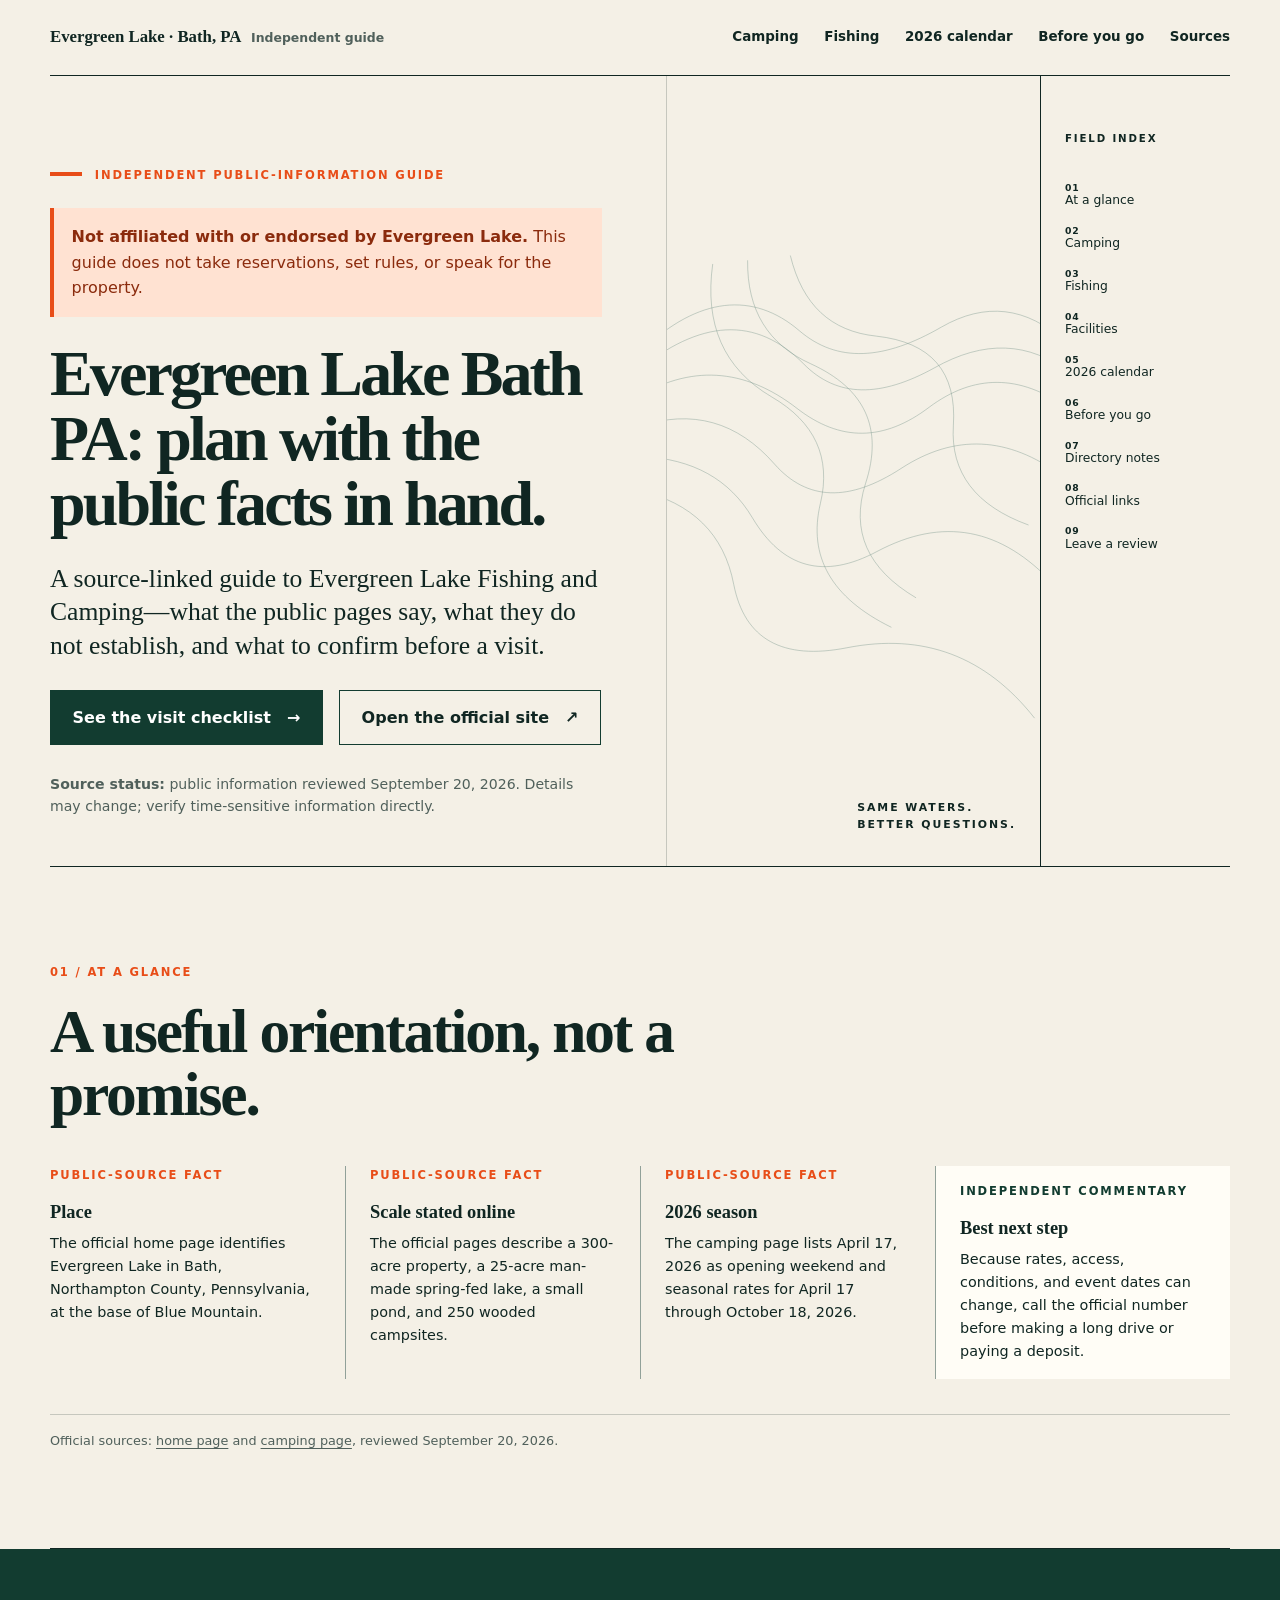
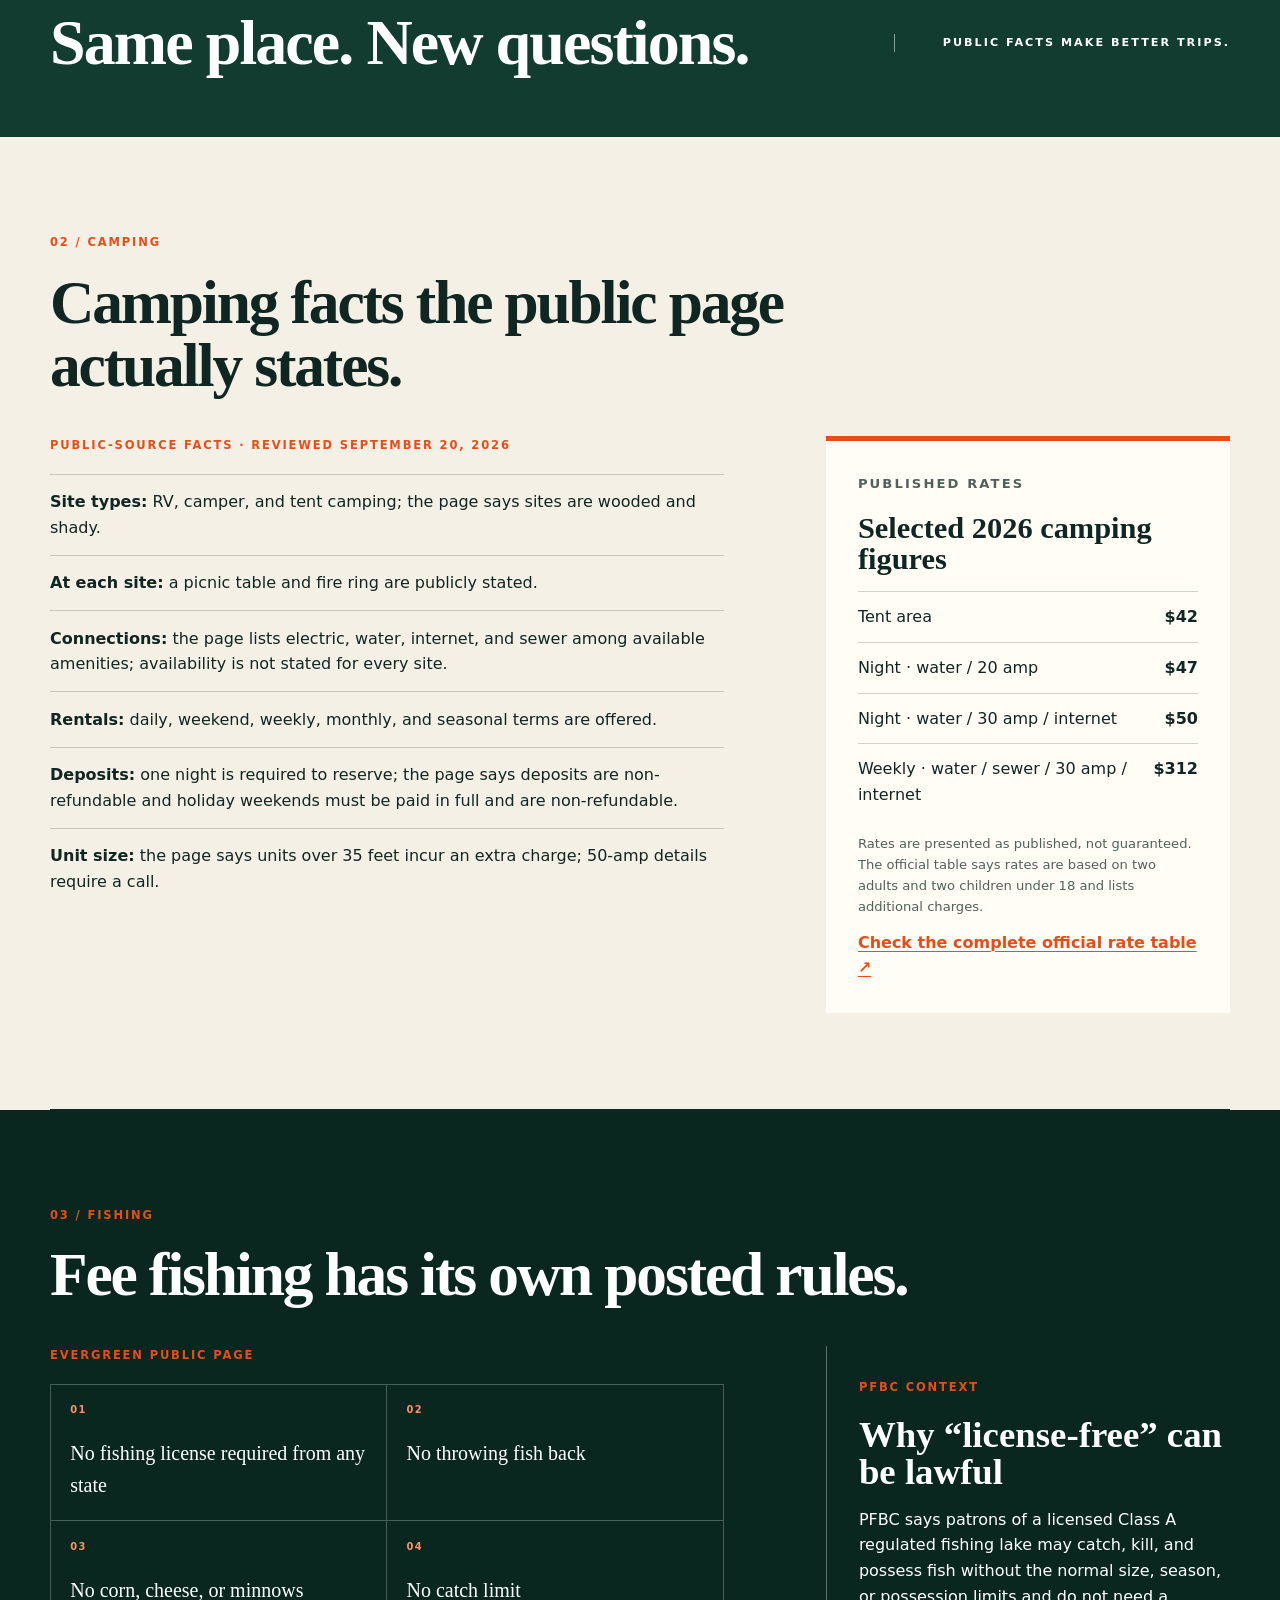
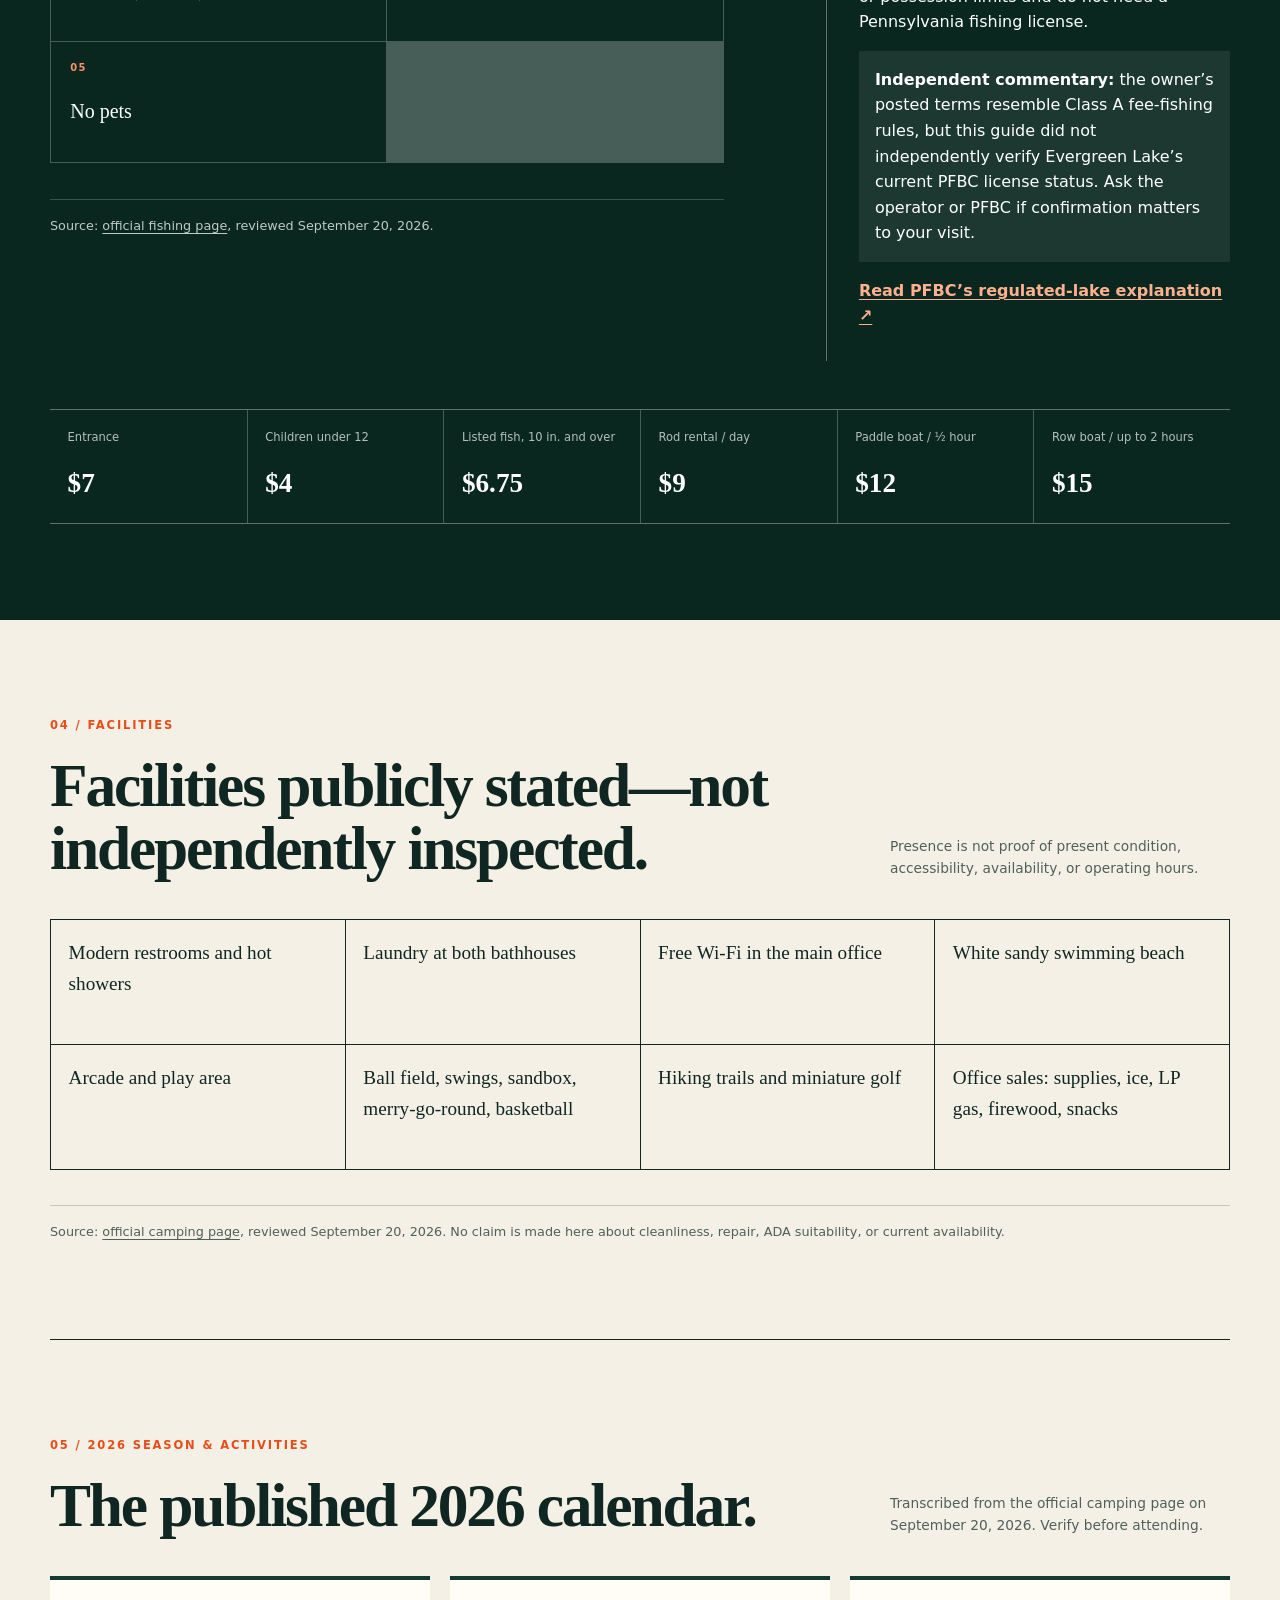
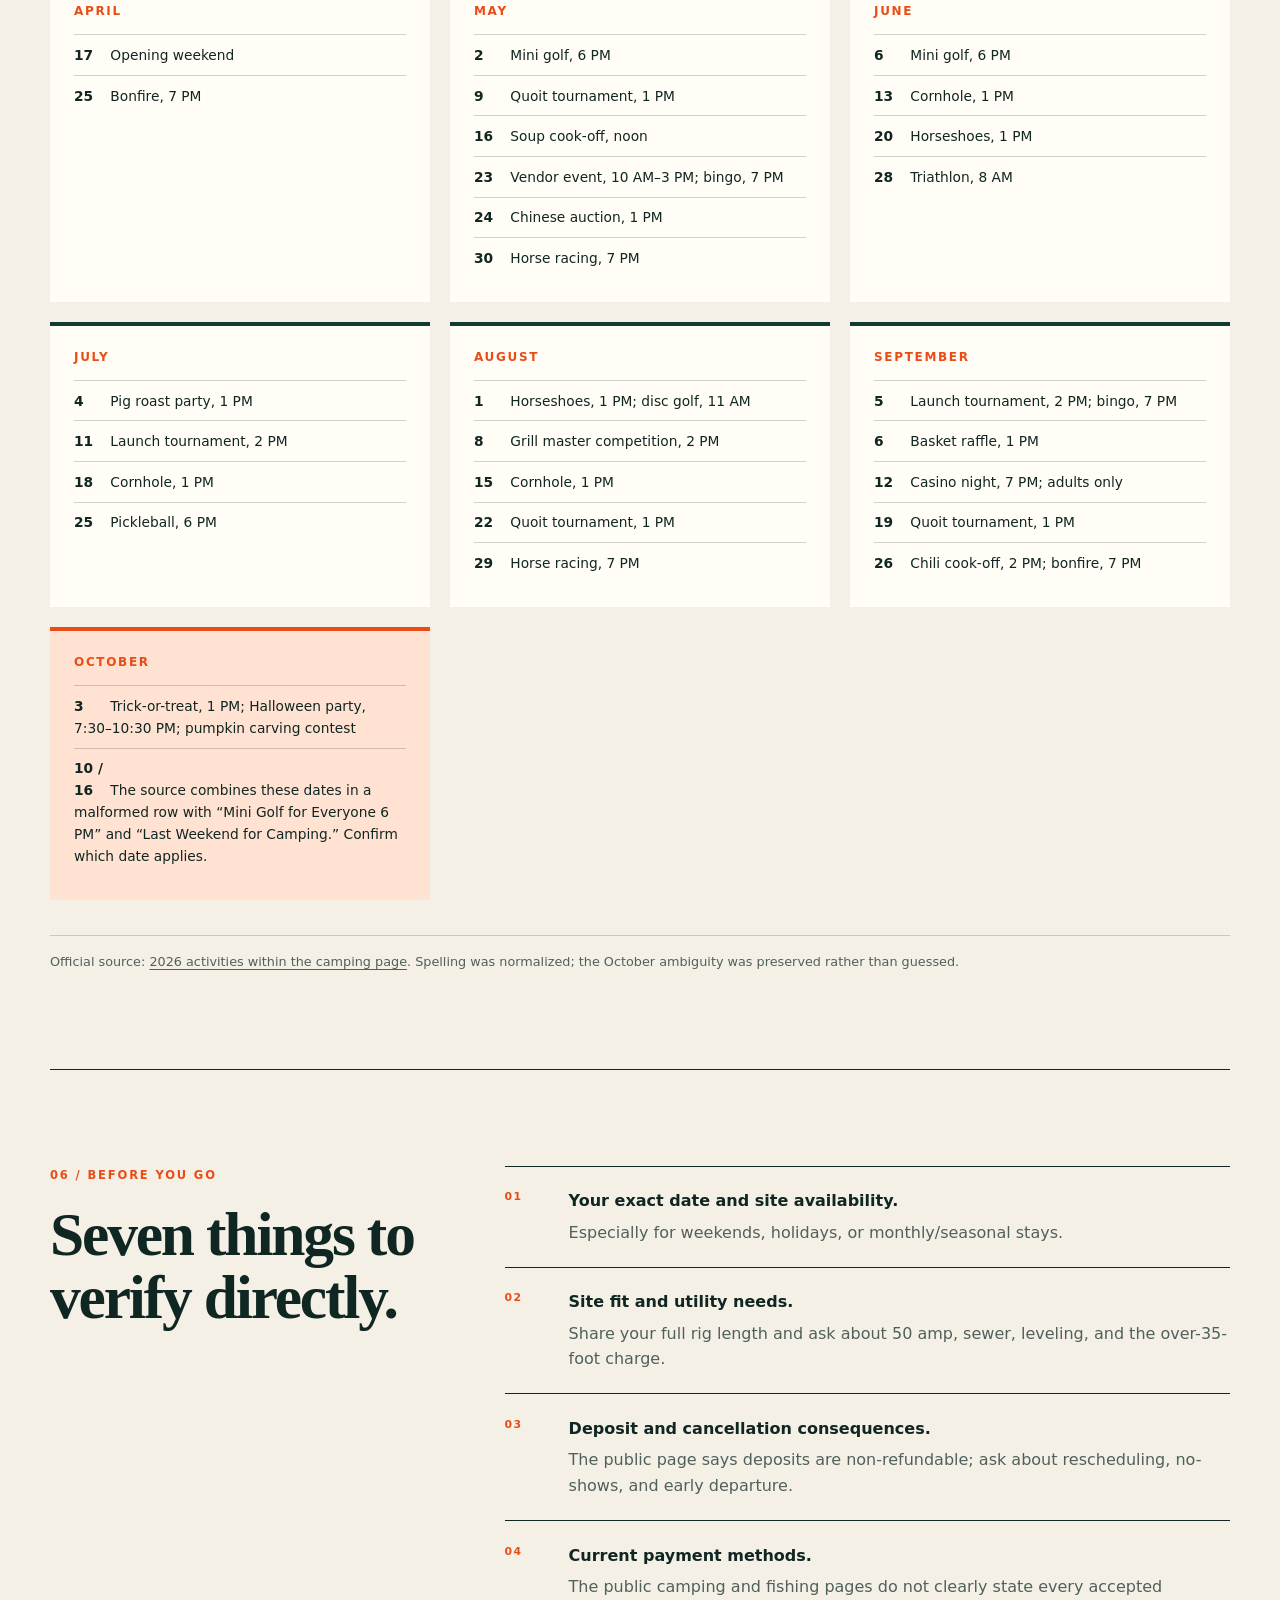
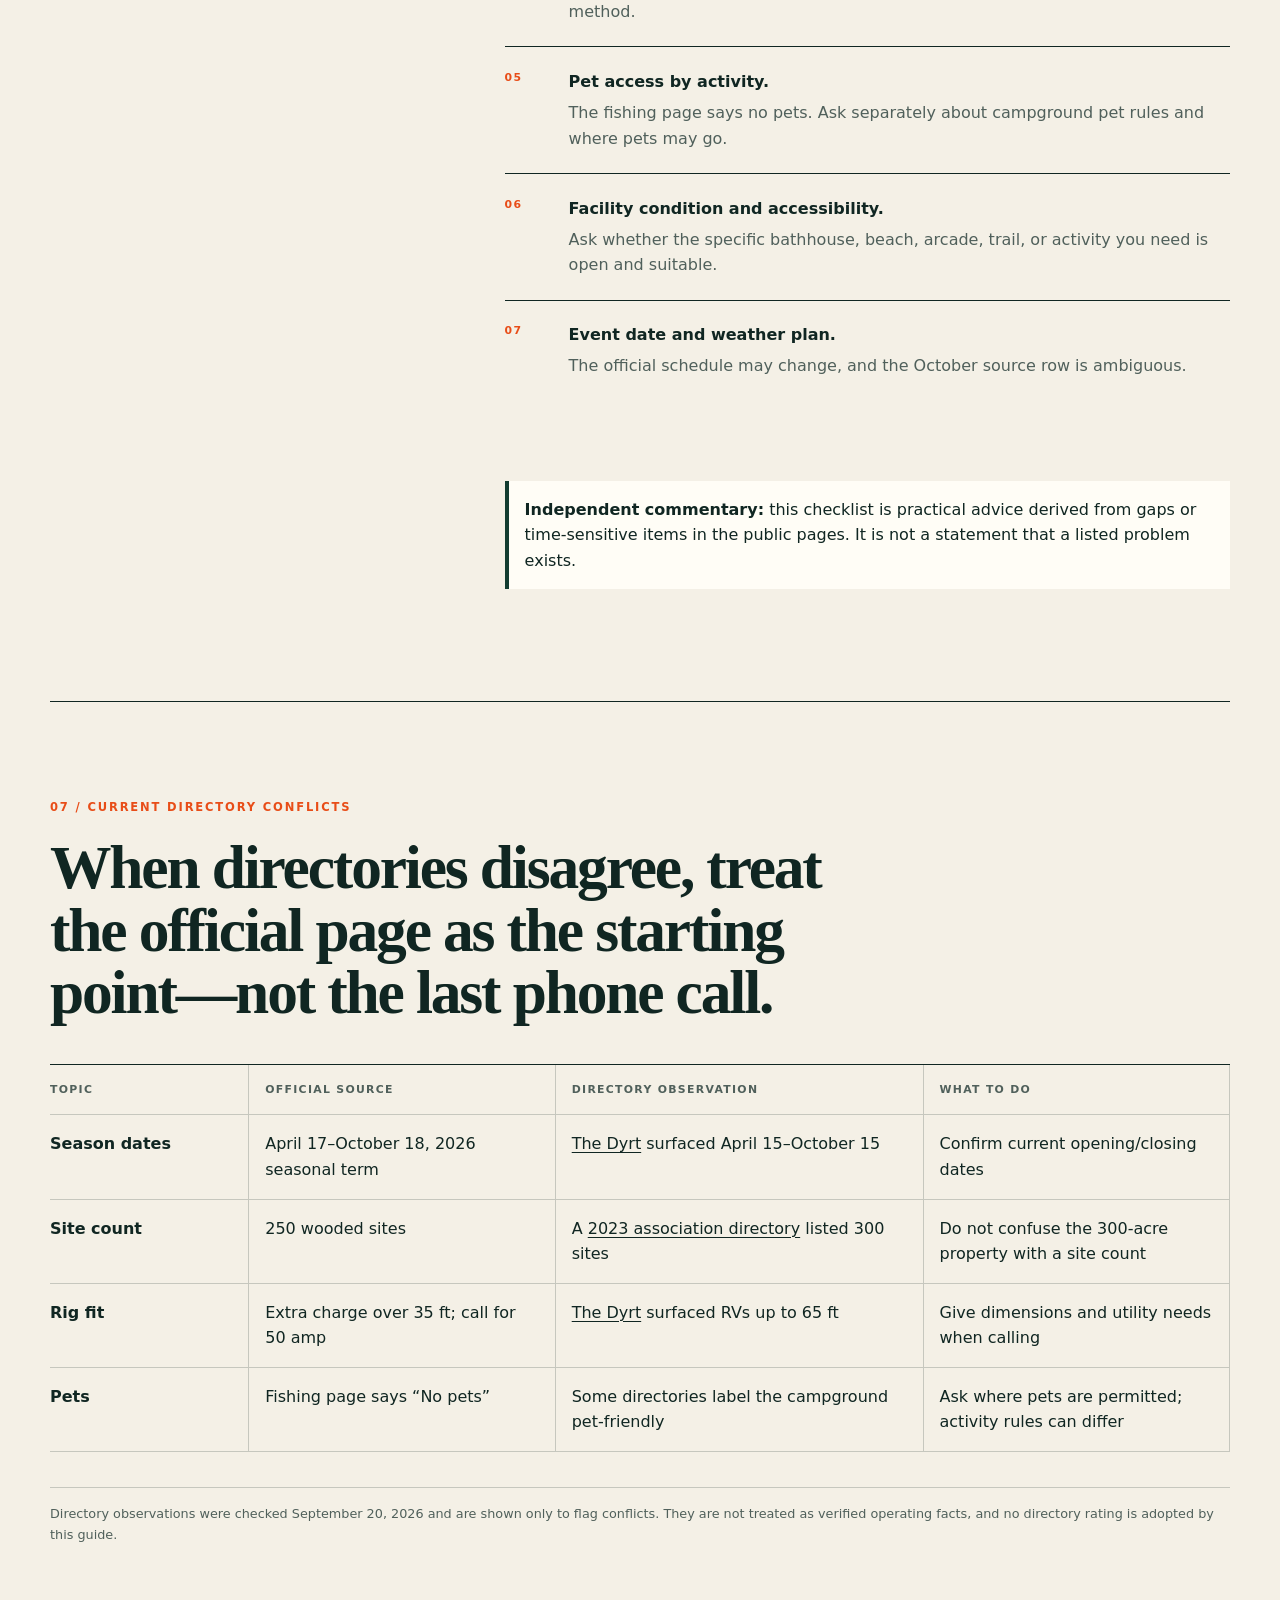
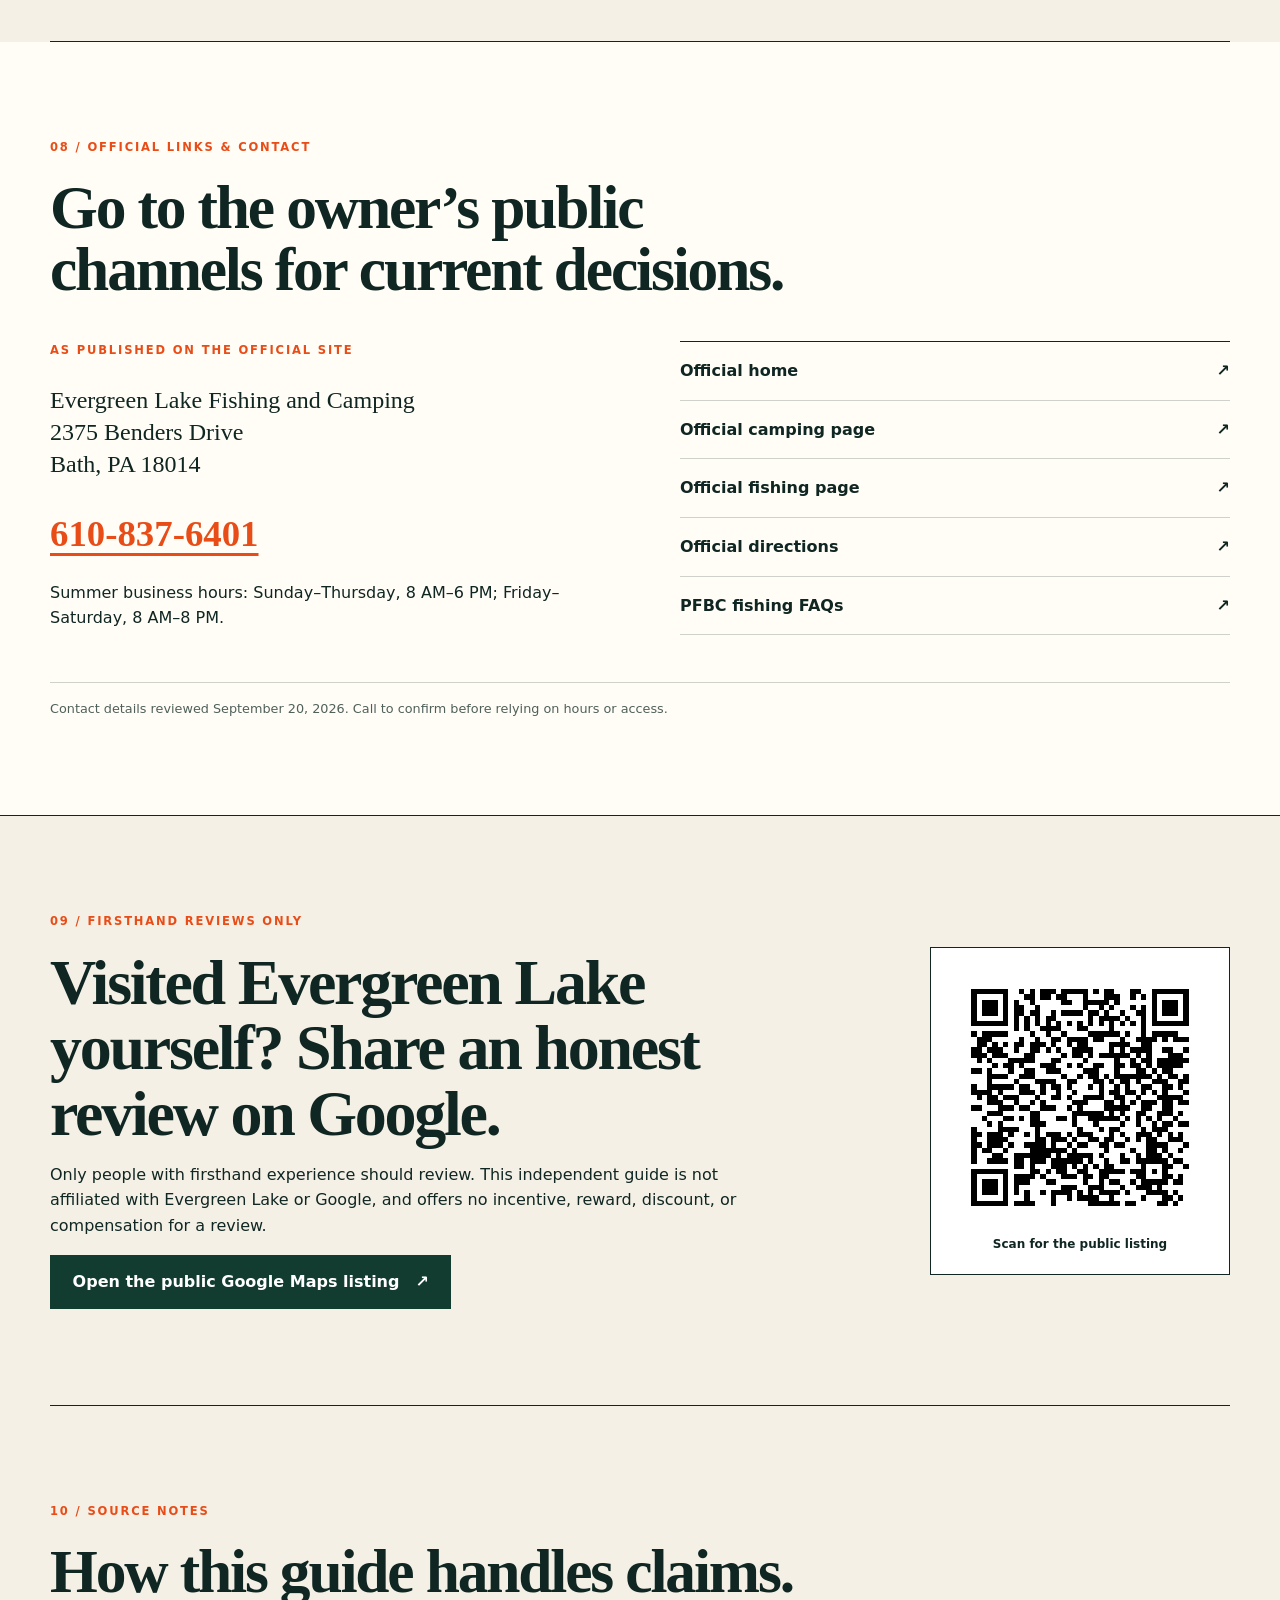
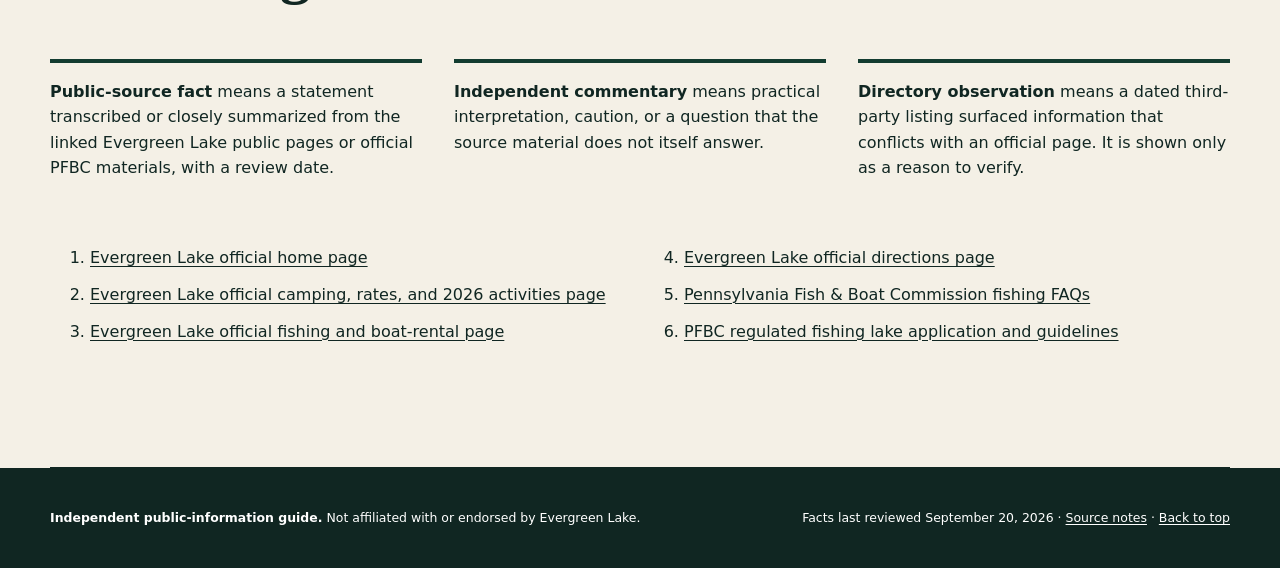
==== evergreen-lake-bath-pa-independent-guide/index.html @ e05fb37f "Publish independent Evergreen Lake guide" ====
<!doctype html>
<html lang="en-US">
<head>
  <meta charset="utf-8">
  <meta name="viewport" content="width=device-width, initial-scale=1">
  <title>Evergreen Lake Bath PA: Independent Camping &amp; Fishing Guide</title>
  <meta name="description" content="Independent public-information guide to Evergreen Lake Fishing and Camping: 2026 season, fishing rules, facilities, and Evergreen Lake Bath PA reviews.">
  <meta name="robots" content="index,follow,max-image-preview:large">
  <meta name="theme-color" content="#123c30">
  <meta property="og:type" content="article">
  <meta property="og:title" content="Evergreen Lake Bath PA: Independent Camping &amp; Fishing Guide">
  <meta property="og:description" content="Public-source facts, open questions, and a pre-visit checklist for Evergreen Lake in Bath, Pennsylvania.">
  <meta property="og:url" content="https://mikelongfamous.github.io/evergreen-lake-bath-pa-independent-guide/">
  <link rel="canonical" href="https://mikelongfamous.github.io/evergreen-lake-bath-pa-independent-guide/">
  <link rel="stylesheet" href="styles.css">
  <script type="application/ld+json">
  {
    "@context": "https://schema.org",
    "@graph": [
      {
        "@type": "WebPage",
        "@id": "https://mikelongfamous.github.io/evergreen-lake-bath-pa-independent-guide/#webpage",
        "url": "https://mikelongfamous.github.io/evergreen-lake-bath-pa-independent-guide/",
        "name": "Evergreen Lake Bath PA: Independent Camping & Fishing Guide",
        "description": "Independent public-information guide to Evergreen Lake Fishing and Camping: 2026 season, fishing rules, facilities, and Evergreen Lake Bath PA reviews.",
        "datePublished": "2026-09-20",
        "dateModified": "2026-09-20",
        "inLanguage": "en-US"
      },
      {
        "@type": "Article",
        "@id": "https://mikelongfamous.github.io/evergreen-lake-bath-pa-independent-guide/#article",
        "headline": "Evergreen Lake Bath PA: Independent Camping & Fishing Guide",
        "mainEntityOfPage": { "@id": "https://mikelongfamous.github.io/evergreen-lake-bath-pa-independent-guide/#webpage" },
        "datePublished": "2026-09-20",
        "dateModified": "2026-09-20",
        "inLanguage": "en-US",
        "about": ["Evergreen Lake Bath PA", "Evergreen Lake Fishing and Camping", "Evergreen Lake Bath PA reviews"]
      }
    ]
  }
  </script>
</head>
<body>
  <a class="skip-link" href="#main">Skip to guide</a>

  <header class="site-header">
    <a class="wordmark" href="#top" aria-label="Independent Evergreen Lake Bath PA guide, home">
      <span>Evergreen Lake · Bath, PA</span>
      <small>Independent guide</small>
    </a>
    <button class="menu-button" type="button" aria-expanded="false" aria-controls="site-nav">
      <span>Sections</span>
      <svg viewBox="0 0 24 24" aria-hidden="true"><path d="M4 7h16M4 12h16M4 17h16"/></svg>
    </button>
    <nav id="site-nav" aria-label="Guide sections">
      <a href="#camping">Camping</a>
      <a href="#fishing">Fishing</a>
      <a href="#calendar">2026 calendar</a>
      <a href="#verify">Before you go</a>
      <a href="#sources">Sources</a>
    </nav>
  </header>

  <main id="main">
    <section class="hero" id="top" aria-labelledby="page-title">
      <div class="hero-copy">
        <p class="guide-label">Independent public-information guide</p>
        <p class="disclosure"><strong>Not affiliated with or endorsed by Evergreen Lake.</strong> This guide does not take reservations, set rules, or speak for the property.</p>
        <h1 id="page-title">Evergreen Lake Bath PA: plan with the public facts in hand.</h1>
        <p class="lede">A source-linked guide to Evergreen Lake Fishing and Camping—what the public pages say, what they do not establish, and what to confirm before a visit.</p>
        <div class="hero-actions">
          <a class="button button-primary" href="#verify">See the visit checklist <span aria-hidden="true">→</span></a>
          <a class="button button-secondary" href="https://www.evergreenlake.net/" rel="external noreferrer">Open the official site <span aria-hidden="true">↗</span></a>
        </div>
        <p class="source-status"><strong>Source status:</strong> public information reviewed September 20, 2026. Details may change; verify time-sensitive information directly.</p>
      </div>
      <div class="hero-graphic" aria-hidden="true">
        <svg class="contours" viewBox="0 0 620 620" role="presentation">
          <g>
            <path d="M-40 108c92-87 183-97 260-31 63 54 141 49 236-6 73-42 142-34 205 24"/>
            <path d="M-52 146c107-89 200-94 279-14 56 57 128 56 217 7 83-47 158-44 225 8"/>
            <path d="M-54 190c92-57 182-52 270 16 72 56 145 55 220-2 74-55 150-55 229 1"/>
            <path d="M-46 236c88-29 163-8 225 63 54 61 124 63 210 7 89-58 178-54 267 12"/>
            <path d="M-42 286c85 4 146 38 184 102 50 84 119 103 207 56 109-58 207-40 294 55"/>
            <path d="M-48 342c90 21 143 73 159 157 18 91 81 126 188 105 127-25 231 14 312 117"/>
            <path d="M76-34c-14 100 18 174 98 221 72 42 99 101 81 177-21 88 18 157 118 206"/>
            <path d="M134-40c-1 83 34 140 105 172 90 41 121 107 91 199-25 79 3 142 84 190"/>
            <path d="M205-48c20 82 67 126 143 134 91 10 134 59 128 149-5 78 37 133 125 165"/>
          </g>
        </svg>
        <p class="graphic-note">Same waters.<br>Better questions.</p>
      </div>
      <aside class="field-index" aria-label="Guide index">
        <span>Field index</span>
        <ol>
          <li><a href="#overview">At a glance</a></li>
          <li><a href="#camping">Camping</a></li>
          <li><a href="#fishing">Fishing</a></li>
          <li><a href="#facilities">Facilities</a></li>
          <li><a href="#calendar">2026 calendar</a></li>
          <li><a href="#verify">Before you go</a></li>
          <li><a href="#conflicts">Directory notes</a></li>
          <li><a href="#contact">Official links</a></li>
          <li><a href="#review">Leave a review</a></li>
        </ol>
      </aside>
    </section>

    <section class="section overview" id="overview" aria-labelledby="overview-title">
      <div class="section-heading">
        <p class="section-number">01 / At a glance</p>
        <h2 id="overview-title">A useful orientation, not a promise.</h2>
      </div>
      <div class="overview-grid">
        <article>
          <p class="fact-label">Public-source fact</p>
          <h3>Place</h3>
          <p>The official home page identifies Evergreen Lake in Bath, Northampton County, Pennsylvania, at the base of Blue Mountain.</p>
        </article>
        <article>
          <p class="fact-label">Public-source fact</p>
          <h3>Scale stated online</h3>
          <p>The official pages describe a 300-acre property, a 25-acre man-made spring-fed lake, a small pond, and 250 wooded campsites.</p>
        </article>
        <article>
          <p class="fact-label">Public-source fact</p>
          <h3>2026 season</h3>
          <p>The camping page lists April 17, 2026 as opening weekend and seasonal rates for April 17 through October 18, 2026.</p>
        </article>
        <article class="commentary-item">
          <p class="comment-label">Independent commentary</p>
          <h3>Best next step</h3>
          <p>Because rates, access, conditions, and event dates can change, call the official number before making a long drive or paying a deposit.</p>
        </article>
      </div>
      <p class="source-line">Official sources: <a href="https://www.evergreenlake.net/" rel="external noreferrer">home page</a> and <a href="https://www.evergreenlake.net/camping/" rel="external noreferrer">camping page</a>, reviewed September 20, 2026.</p>
    </section>

    <div class="field-band" aria-hidden="true">
      <p>Same place. New questions.</p>
      <span>Public facts make better trips.</span>
    </div>

    <section class="section split-section" id="camping" aria-labelledby="camping-title">
      <div class="section-heading">
        <p class="section-number">02 / Camping</p>
        <h2 id="camping-title">Camping facts the public page actually states.</h2>
      </div>
      <div class="two-column">
        <div>
          <p class="fact-label">Public-source facts · reviewed September 20, 2026</p>
          <ul class="ruled-list">
            <li><strong>Site types:</strong> RV, camper, and tent camping; the page says sites are wooded and shady.</li>
            <li><strong>At each site:</strong> a picnic table and fire ring are publicly stated.</li>
            <li><strong>Connections:</strong> the page lists electric, water, internet, and sewer among available amenities; availability is not stated for every site.</li>
            <li><strong>Rentals:</strong> daily, weekend, weekly, monthly, and seasonal terms are offered.</li>
            <li><strong>Deposits:</strong> one night is required to reserve; the page says deposits are non-refundable and holiday weekends must be paid in full and are non-refundable.</li>
            <li><strong>Unit size:</strong> the page says units over 35 feet incur an extra charge; 50-amp details require a call.</li>
          </ul>
        </div>
        <aside class="rate-note" aria-labelledby="rate-title">
          <p class="fact-label">Published rates</p>
          <h3 id="rate-title">Selected 2026 camping figures</h3>
          <dl>
            <div><dt>Tent area</dt><dd>$42</dd></div>
            <div><dt>Night · water / 20 amp</dt><dd>$47</dd></div>
            <div><dt>Night · water / 30 amp / internet</dt><dd>$50</dd></div>
            <div><dt>Weekly · water / sewer / 30 amp / internet</dt><dd>$312</dd></div>
          </dl>
          <p>Rates are presented as published, not guaranteed. The official table says rates are based on two adults and two children under 18 and lists additional charges.</p>
          <a class="text-link" href="https://www.evergreenlake.net/camping/" rel="external noreferrer">Check the complete official rate table <span aria-hidden="true">↗</span></a>
        </aside>
      </div>
    </section>

    <section class="section dark-section" id="fishing" aria-labelledby="fishing-title">
      <div class="section-heading">
        <p class="section-number">03 / Fishing</p>
        <h2 id="fishing-title">Fee fishing has its own posted rules.</h2>
      </div>
      <div class="fishing-layout">
        <div>
          <p class="fact-label">Evergreen public page</p>
          <ul class="rule-grid">
            <li><span>01</span>No fishing license required from any state</li>
            <li><span>02</span>No throwing fish back</li>
            <li><span>03</span>No corn, cheese, or minnows</li>
            <li><span>04</span>No catch limit</li>
            <li><span>05</span>No pets</li>
          </ul>
          <p class="source-line inverse">Source: <a href="https://www.evergreenlake.net/fishing/" rel="external noreferrer">official fishing page</a>, reviewed September 20, 2026.</p>
        </div>
        <aside class="pfbc-note">
          <p class="fact-label">PFBC context</p>
          <h3>Why “license-free” can be lawful</h3>
          <p>PFBC says patrons of a licensed Class A regulated fishing lake may catch, kill, and possess fish without the normal size, season, or possession limits and do not need a Pennsylvania fishing license.</p>
          <p class="commentary"><strong>Independent commentary:</strong> the owner’s posted terms resemble Class A fee-fishing rules, but this guide did not independently verify Evergreen Lake’s current PFBC license status. Ask the operator or PFBC if confirmation matters to your visit.</p>
          <a class="text-link light" href="https://www.pa.gov/agencies/fishandboat/faqs/fishing-faqs" rel="external noreferrer">Read PFBC’s regulated-lake explanation <span aria-hidden="true">↗</span></a>
        </aside>
      </div>
      <div class="fishing-rates" aria-label="Published fishing and boat rental rates">
        <p><span>Entrance</span><strong>$7</strong></p>
        <p><span>Children under 12</span><strong>$4</strong></p>
        <p><span>Listed fish, 10 in. and over</span><strong>$6.75</strong></p>
        <p><span>Rod rental / day</span><strong>$9</strong></p>
        <p><span>Paddle boat / ½ hour</span><strong>$12</strong></p>
        <p><span>Row boat / up to 2 hours</span><strong>$15</strong></p>
      </div>
    </section>

    <section class="section" id="facilities" aria-labelledby="facilities-title">
      <div class="section-heading horizontal-heading">
        <div>
          <p class="section-number">04 / Facilities</p>
          <h2 id="facilities-title">Facilities publicly stated—not independently inspected.</h2>
        </div>
        <p class="heading-note">Presence is not proof of present condition, accessibility, availability, or operating hours.</p>
      </div>
      <div class="facility-list">
        <p>Modern restrooms and hot showers</p>
        <p>Laundry at both bathhouses</p>
        <p>Free Wi-Fi in the main office</p>
        <p>White sandy swimming beach</p>
        <p>Arcade and play area</p>
        <p>Ball field, swings, sandbox, merry-go-round, basketball</p>
        <p>Hiking trails and miniature golf</p>
        <p>Office sales: supplies, ice, LP gas, firewood, snacks</p>
      </div>
      <p class="source-line">Source: <a href="https://www.evergreenlake.net/camping/" rel="external noreferrer">official camping page</a>, reviewed September 20, 2026. No claim is made here about cleanliness, repair, ADA suitability, or current availability.</p>
    </section>

    <section class="section calendar-section" id="calendar" aria-labelledby="calendar-title">
      <div class="section-heading horizontal-heading">
        <div>
          <p class="section-number">05 / 2026 season &amp; activities</p>
          <h2 id="calendar-title">The published 2026 calendar.</h2>
        </div>
        <p class="heading-note">Transcribed from the official camping page on September 20, 2026. Verify before attending.</p>
      </div>
      <div class="calendar-grid">
        <article><h3>April</h3><p><strong>17</strong> Opening weekend</p><p><strong>25</strong> Bonfire, 7 PM</p></article>
        <article><h3>May</h3><p><strong>2</strong> Mini golf, 6 PM</p><p><strong>9</strong> Quoit tournament, 1 PM</p><p><strong>16</strong> Soup cook-off, noon</p><p><strong>23</strong> Vendor event, 10 AM–3 PM; bingo, 7 PM</p><p><strong>24</strong> Chinese auction, 1 PM</p><p><strong>30</strong> Horse racing, 7 PM</p></article>
        <article><h3>June</h3><p><strong>6</strong> Mini golf, 6 PM</p><p><strong>13</strong> Cornhole, 1 PM</p><p><strong>20</strong> Horseshoes, 1 PM</p><p><strong>28</strong> Triathlon, 8 AM</p></article>
        <article><h3>July</h3><p><strong>4</strong> Pig roast party, 1 PM</p><p><strong>11</strong> Launch tournament, 2 PM</p><p><strong>18</strong> Cornhole, 1 PM</p><p><strong>25</strong> Pickleball, 6 PM</p></article>
        <article><h3>August</h3><p><strong>1</strong> Horseshoes, 1 PM; disc golf, 11 AM</p><p><strong>8</strong> Grill master competition, 2 PM</p><p><strong>15</strong> Cornhole, 1 PM</p><p><strong>22</strong> Quoit tournament, 1 PM</p><p><strong>29</strong> Horse racing, 7 PM</p></article>
        <article><h3>September</h3><p><strong>5</strong> Launch tournament, 2 PM; bingo, 7 PM</p><p><strong>6</strong> Basket raffle, 1 PM</p><p><strong>12</strong> Casino night, 7 PM; adults only</p><p><strong>19</strong> Quoit tournament, 1 PM</p><p><strong>26</strong> Chili cook-off, 2 PM; bonfire, 7 PM</p></article>
        <article class="calendar-warning"><h3>October</h3><p><strong>3</strong> Trick-or-treat, 1 PM; Halloween party, 7:30–10:30 PM; pumpkin carving contest</p><p><strong>10 / 16</strong> The source combines these dates in a malformed row with “Mini Golf for Everyone 6 PM” and “Last Weekend for Camping.” Confirm which date applies.</p></article>
      </div>
      <p class="source-line">Official source: <a href="https://www.evergreenlake.net/camping/" rel="external noreferrer">2026 activities within the camping page</a>. Spelling was normalized; the October ambiguity was preserved rather than guessed.</p>
    </section>

    <section class="section checklist-section" id="verify" aria-labelledby="verify-title">
      <div class="section-heading">
        <p class="section-number">06 / Before you go</p>
        <h2 id="verify-title">Seven things to verify directly.</h2>
      </div>
      <ol class="checklist">
        <li><span>01</span><div><strong>Your exact date and site availability.</strong><p>Especially for weekends, holidays, or monthly/seasonal stays.</p></div></li>
        <li><span>02</span><div><strong>Site fit and utility needs.</strong><p>Share your full rig length and ask about 50 amp, sewer, leveling, and the over-35-foot charge.</p></div></li>
        <li><span>03</span><div><strong>Deposit and cancellation consequences.</strong><p>The public page says deposits are non-refundable; ask about rescheduling, no-shows, and early departure.</p></div></li>
        <li><span>04</span><div><strong>Current payment methods.</strong><p>The public camping and fishing pages do not clearly state every accepted method.</p></div></li>
        <li><span>05</span><div><strong>Pet access by activity.</strong><p>The fishing page says no pets. Ask separately about campground pet rules and where pets may go.</p></div></li>
        <li><span>06</span><div><strong>Facility condition and accessibility.</strong><p>Ask whether the specific bathhouse, beach, arcade, trail, or activity you need is open and suitable.</p></div></li>
        <li><span>07</span><div><strong>Event date and weather plan.</strong><p>The official schedule may change, and the October source row is ambiguous.</p></div></li>
      </ol>
      <p class="commentary-note"><strong>Independent commentary:</strong> this checklist is practical advice derived from gaps or time-sensitive items in the public pages. It is not a statement that a listed problem exists.</p>
    </section>

    <section class="section conflicts-section" id="conflicts" aria-labelledby="conflicts-title">
      <div class="section-heading">
        <p class="section-number">07 / Current directory conflicts</p>
        <h2 id="conflicts-title">When directories disagree, treat the official page as the starting point—not the last phone call.</h2>
      </div>
      <div class="conflict-table" role="table" aria-label="Directory conflicts observed September 20, 2026">
        <div class="conflict-row conflict-head" role="row"><span role="columnheader">Topic</span><span role="columnheader">Official source</span><span role="columnheader">Directory observation</span><span role="columnheader">What to do</span></div>
        <div class="conflict-row" role="row"><strong role="cell">Season dates</strong><span role="cell">April 17–October 18, 2026 seasonal term</span><span role="cell"><a href="https://thedyrt.com/camping/pennsylvania/evergreen-lake" rel="external noreferrer">The Dyrt</a> surfaced April 15–October 15</span><span role="cell">Confirm current opening/closing dates</span></div>
        <div class="conflict-row" role="row"><strong role="cell">Site count</strong><span role="cell">250 wooded sites</span><span role="cell">A <a href="https://www.pacamping.com/uploads/files/PA-Camping-2023-Directory-FULL.pdf" rel="external noreferrer">2023 association directory</a> listed 300 sites</span><span role="cell">Do not confuse the 300-acre property with a site count</span></div>
        <div class="conflict-row" role="row"><strong role="cell">Rig fit</strong><span role="cell">Extra charge over 35 ft; call for 50 amp</span><span role="cell"><a href="https://thedyrt.com/camping/pennsylvania/evergreen-lake" rel="external noreferrer">The Dyrt</a> surfaced RVs up to 65 ft</span><span role="cell">Give dimensions and utility needs when calling</span></div>
        <div class="conflict-row" role="row"><strong role="cell">Pets</strong><span role="cell">Fishing page says “No pets”</span><span role="cell">Some directories label the campground pet-friendly</span><span role="cell">Ask where pets are permitted; activity rules can differ</span></div>
      </div>
      <p class="source-line">Directory observations were checked September 20, 2026 and are shown only to flag conflicts. They are not treated as verified operating facts, and no directory rating is adopted by this guide.</p>
    </section>

    <section class="section contact-section" id="contact" aria-labelledby="contact-title">
      <div class="section-heading">
        <p class="section-number">08 / Official links &amp; contact</p>
        <h2 id="contact-title">Go to the owner’s public channels for current decisions.</h2>
      </div>
      <div class="contact-grid">
        <div class="contact-primary">
          <p class="fact-label">As published on the official site</p>
          <p class="address">Evergreen Lake Fishing and Camping<br>2375 Benders Drive<br>Bath, PA 18014</p>
          <p><a class="phone-link" href="tel:+16108376401">610-837-6401</a></p>
          <p>Summer business hours: Sunday–Thursday, 8 AM–6 PM; Friday–Saturday, 8 AM–8 PM.</p>
        </div>
        <nav class="official-links" aria-label="Official Evergreen Lake links">
          <a href="https://www.evergreenlake.net/" rel="external noreferrer"><span>Official home</span><b aria-hidden="true">↗</b></a>
          <a href="https://www.evergreenlake.net/camping/" rel="external noreferrer"><span>Official camping page</span><b aria-hidden="true">↗</b></a>
          <a href="https://www.evergreenlake.net/fishing/" rel="external noreferrer"><span>Official fishing page</span><b aria-hidden="true">↗</b></a>
          <a href="https://www.evergreenlake.net/directions-campsite/" rel="external noreferrer"><span>Official directions</span><b aria-hidden="true">↗</b></a>
          <a href="https://www.pa.gov/agencies/fishandboat/faqs/fishing-faqs" rel="external noreferrer"><span>PFBC fishing FAQs</span><b aria-hidden="true">↗</b></a>
        </nav>
      </div>
      <p class="source-line">Contact details reviewed September 20, 2026. Call to confirm before relying on hours or access.</p>
    </section>

    <section class="review-section" id="review" aria-labelledby="review-title">
      <div class="review-copy">
        <p class="section-number">09 / Firsthand reviews only</p>
        <h2 id="review-title">Visited Evergreen Lake yourself? Share an honest review on Google.</h2>
        <p>Only people with firsthand experience should review. This independent guide is not affiliated with Evergreen Lake or Google, and offers no incentive, reward, discount, or compensation for a review.</p>
        <a class="button button-primary" href="https://www.google.com/maps/place/Evergreen+Lake/data=!4m2!3m1!1s0x0:0x3ccc20af0cebd170" rel="external noreferrer">Open the public Google Maps listing <span aria-hidden="true">↗</span></a>
      </div>
      <a class="qr-link" href="https://www.google.com/maps/place/Evergreen+Lake/data=!4m2!3m1!1s0x0:0x3ccc20af0cebd170" rel="external noreferrer" aria-label="Open the public Google Maps listing for Evergreen Lake">
        <img src="assets/google-maps-qr.png" width="256" height="256" alt="QR code linking to the public Google Maps listing for Evergreen Lake in Bath, Pennsylvania">
        <span>Scan for the public listing</span>
      </a>
    </section>

    <section class="section sources-section" id="sources" aria-labelledby="sources-title">
      <div class="section-heading">
        <p class="section-number">10 / Source notes</p>
        <h2 id="sources-title">How this guide handles claims.</h2>
      </div>
      <div class="source-method">
        <p><strong>Public-source fact</strong> means a statement transcribed or closely summarized from the linked Evergreen Lake public pages or official PFBC materials, with a review date.</p>
        <p><strong>Independent commentary</strong> means practical interpretation, caution, or a question that the source material does not itself answer.</p>
        <p><strong>Directory observation</strong> means a dated third-party listing surfaced information that conflicts with an official page. It is shown only as a reason to verify.</p>
      </div>
      <ol class="source-list">
        <li><a href="https://www.evergreenlake.net/" rel="external noreferrer">Evergreen Lake official home page</a></li>
        <li><a href="https://www.evergreenlake.net/camping/" rel="external noreferrer">Evergreen Lake official camping, rates, and 2026 activities page</a></li>
        <li><a href="https://www.evergreenlake.net/fishing/" rel="external noreferrer">Evergreen Lake official fishing and boat-rental page</a></li>
        <li><a href="https://www.evergreenlake.net/directions-campsite/" rel="external noreferrer">Evergreen Lake official directions page</a></li>
        <li><a href="https://www.pa.gov/agencies/fishandboat/faqs/fishing-faqs" rel="external noreferrer">Pennsylvania Fish &amp; Boat Commission fishing FAQs</a></li>
        <li><a href="https://www.pa.gov/content/dam/copapwp-pagov/en/fishandboat/documents/forms-permits/pfbc109.pdf" rel="external noreferrer">PFBC regulated fishing lake application and guidelines</a></li>
      </ol>
    </section>
  </main>

  <footer>
    <p><strong>Independent public-information guide.</strong> Not affiliated with or endorsed by Evergreen Lake.</p>
    <p>Facts last reviewed September 20, 2026 · <a href="#sources">Source notes</a> · <a href="#top">Back to top</a></p>
  </footer>

  <script src="script.js"></script>
</body>
</html>
---- evergreen-lake-bath-pa-independent-guide/styles.css ----
:root {
  --surface: #f4f0e6;
  --surface-strong: #fffdf6;
  --ink: #102622;
  --ink-muted: #50605b;
  --accent: #e84d18;
  --accent-soft: #ffe2d2;
  --pine: #123c30;
  --pine-dark: #09271f;
  --rule: #91a199;
  --rule-light: rgba(16, 38, 34, .2);
  --display: Georgia, "Times New Roman", serif;
  --body: Inter, ui-sans-serif, system-ui, -apple-system, BlinkMacSystemFont, "Segoe UI", sans-serif;
  --wide: 1180px;
  --reading: 720px;
  --space-1: .5rem;
  --space-2: .875rem;
  --space-3: 1.25rem;
  --space-4: 2rem;
  --space-5: 3rem;
  --space-6: 4.5rem;
  --space-7: 6rem;
  color-scheme: light;
}

*, *::before, *::after { box-sizing: border-box; }
html { scroll-behavior: smooth; }
body {
  margin: 0;
  background: var(--surface);
  color: var(--ink);
  font-family: var(--body);
  font-size: 1rem;
  line-height: 1.6;
  text-rendering: optimizeLegibility;
}
a { color: inherit; text-underline-offset: .2em; text-decoration-thickness: .08em; }
a:hover { color: var(--accent); }
a:focus-visible, button:focus-visible { outline: 3px solid var(--accent); outline-offset: 4px; }
img, svg { display: block; max-width: 100%; }
.skip-link { position: fixed; left: 1rem; top: -5rem; z-index: 100; background: var(--ink); color: white; padding: .8rem 1rem; }
.skip-link:focus { top: 1rem; color: white; }

.site-header {
  width: min(calc(100% - 2.5rem), var(--wide));
  margin: 0 auto;
  min-height: 76px;
  display: flex;
  align-items: center;
  justify-content: space-between;
  gap: 2rem;
  border-bottom: 1px solid var(--ink);
}
.wordmark { text-decoration: none; display: flex; gap: .6rem; align-items: baseline; font-family: var(--display); font-size: 1.05rem; font-weight: 700; }
.wordmark small { font-family: var(--body); font-size: .78rem; font-weight: 600; color: var(--ink-muted); }
#site-nav { display: flex; gap: 1.6rem; font-size: .84rem; font-weight: 700; }
#site-nav a { text-decoration: none; border-bottom: 2px solid transparent; padding-block: 1.5rem; }
#site-nav a:hover { border-color: var(--accent); color: var(--ink); }
.menu-button { display: none; align-items: center; gap: .5rem; background: transparent; border: 1px solid var(--ink); padding: .55rem .7rem; font: 700 .8rem var(--body); }
.menu-button svg { width: 1.25rem; stroke: currentColor; stroke-width: 1.8; fill: none; }

.hero {
  width: min(calc(100% - 2.5rem), var(--wide));
  margin: 0 auto;
  display: grid;
  grid-template-columns: minmax(0, 1.4fr) minmax(280px, .85fr) 190px;
  min-height: 660px;
  border-bottom: 1px solid var(--ink);
}
.hero-copy { padding: clamp(3rem, 7vw, 6.5rem) clamp(2rem, 5vw, 4.5rem) 3rem 0; position: relative; z-index: 1; }
.guide-label, .section-number, .fact-label, .comment-label {
  margin: 0 0 1.2rem;
  color: var(--accent);
  font-size: .72rem;
  font-weight: 850;
  letter-spacing: .16em;
  text-transform: uppercase;
}
.guide-label::before { content: ""; display: inline-block; width: 2rem; height: 4px; margin-right: .8rem; background: var(--accent); vertical-align: .16rem; }
h1, h2, h3 { font-family: var(--display); line-height: 1.02; }
h1 { max-width: 760px; margin: 0; font-size: clamp(3.25rem, 5vw, 5rem); letter-spacing: -.045em; }
.lede { max-width: 680px; font-family: var(--display); font-size: clamp(1.25rem, 2vw, 1.75rem); line-height: 1.3; }
.disclosure { max-width: 680px; margin: 1.5rem 0; padding: 1rem 1.1rem; border-left: 4px solid var(--accent); background: var(--accent-soft); color: #8b2b0d; }
.hero-actions { display: flex; flex-wrap: wrap; gap: 1rem; margin: 1.75rem 0; }
.button { display: inline-flex; align-items: center; justify-content: center; gap: 1rem; min-height: 52px; padding: .85rem 1.35rem; border: 1px solid var(--pine); text-decoration: none; font-weight: 800; }
.button-primary { color: white; background: var(--pine); }
.button-primary:hover { color: white; background: var(--accent); border-color: var(--accent); }
.button-secondary { background: transparent; }
.source-status { max-width: 650px; margin: 0; font-size: .88rem; color: var(--ink-muted); }
.hero-graphic { position: relative; overflow: hidden; border-left: 1px solid var(--rule-light); }
.contours { width: 100%; height: 100%; }
.contours path { fill: none; stroke: #739388; stroke-width: 1.2; opacity: .55; }
.graphic-note { position: absolute; right: 1.5rem; bottom: 2rem; margin: 0; font-size: .68rem; font-weight: 850; letter-spacing: .18em; text-transform: uppercase; }
.field-index { padding: 3rem 0 2rem 1.5rem; border-left: 1px solid var(--ink); }
.field-index > span { font-size: .64rem; font-weight: 850; letter-spacing: .18em; text-transform: uppercase; }
.field-index ol { padding: 0; margin: 2rem 0 0; list-style: none; counter-reset: index; }
.field-index li { counter-increment: index; margin: 0 0 1rem; font-size: .77rem; line-height: 1.25; }
.field-index li::before { display: block; content: counter(index, decimal-leading-zero); font-size: .58rem; font-weight: 800; letter-spacing: .08em; }
.field-index a { text-decoration: none; }

.section { width: min(calc(100% - 2.5rem), var(--wide)); margin: 0 auto; padding: var(--space-7) 0; border-bottom: 1px solid var(--ink); }
.section-heading { max-width: 800px; margin-bottom: 2.5rem; }
.section-heading h2 { margin: 0; font-size: clamp(2.4rem, 4.8vw, 4.6rem); letter-spacing: -.035em; }
.horizontal-heading { max-width: none; display: flex; justify-content: space-between; align-items: end; gap: 3rem; }
.horizontal-heading > div { max-width: 800px; }
.heading-note { max-width: 340px; margin: 0; color: var(--ink-muted); font-size: .86rem; }
.overview-grid { display: grid; grid-template-columns: repeat(4, 1fr); gap: 0; }
.overview-grid article { padding: 0 1.5rem; border-left: 1px solid var(--rule); }
.overview-grid article:first-child { padding-left: 0; border-left: 0; }
.overview-grid h3 { margin: 0 0 .6rem; font-size: 1.15rem; }
.overview-grid p:not(.fact-label):not(.comment-label) { margin: 0; font-size: .9rem; }
.commentary-item { background: var(--surface-strong); padding-block: 1rem !important; }
.comment-label { color: var(--pine); }
.source-line { margin: 2.2rem 0 0; padding-top: 1rem; border-top: 1px solid var(--rule-light); color: var(--ink-muted); font-size: .8rem; }
.field-band { background: var(--pine); color: white; min-height: 180px; padding: 2.7rem max(1.25rem, calc((100% - var(--wide)) / 2)); display: flex; align-items: center; justify-content: space-between; gap: 2rem; }
.field-band p { margin: 0; font-family: var(--display); font-size: clamp(2.4rem, 5vw, 5rem); font-weight: 700; letter-spacing: -.03em; }
.field-band span { padding-left: 3rem; border-left: 1px solid rgba(255,255,255,.5); font-size: .7rem; font-weight: 850; letter-spacing: .18em; text-transform: uppercase; }

.two-column, .fishing-layout { display: grid; grid-template-columns: minmax(0, 1.25fr) minmax(300px, .75fr); gap: clamp(3rem, 8vw, 7rem); }
.ruled-list { margin: 0; padding: 0; list-style: none; }
.ruled-list li { padding: .9rem 0; border-top: 1px solid var(--rule-light); }
.rate-note { padding: 2rem; background: var(--surface-strong); border-top: 5px solid var(--accent); }
.rate-note h3 { margin: 0 0 1rem; font-size: 1.9rem; }
.rate-note dl { margin: 0; }
.rate-note dl div { display: flex; justify-content: space-between; gap: 1rem; padding: .75rem 0; border-top: 1px solid var(--rule-light); }
.rate-note dd { margin: 0; font-weight: 800; }
.rate-note p { font-size: .82rem; color: var(--ink-muted); }
.text-link { color: var(--accent); font-weight: 800; }

.dark-section { width: 100%; max-width: none; padding-inline: max(1.25rem, calc((100% - var(--wide)) / 2)); background: var(--pine-dark); color: white; border-bottom: 0; }
.dark-section .section-heading { max-width: var(--wide); }
.rule-grid { display: grid; grid-template-columns: 1fr 1fr; gap: 1px; list-style: none; margin: 0; padding: 1px; background: rgba(255,255,255,.25); }
.rule-grid li { min-height: 120px; padding: 1.2rem; background: var(--pine-dark); font-family: var(--display); font-size: 1.25rem; }
.rule-grid span { display: block; margin-bottom: 1.4rem; color: #f99266; font: 800 .62rem var(--body); letter-spacing: .15em; }
.pfbc-note { align-self: start; padding: 2rem 0 2rem 2rem; border-left: 1px solid rgba(255,255,255,.35); }
.pfbc-note h3 { margin: 0; font-size: 2.3rem; }
.pfbc-note .commentary { padding: 1rem; background: rgba(255,255,255,.08); }
.light { color: #ffb18f; }
.inverse { border-color: rgba(255,255,255,.2); color: rgba(255,255,255,.75); }
.fishing-rates { display: grid; grid-template-columns: repeat(6, 1fr); margin-top: 3rem; border-block: 1px solid rgba(255,255,255,.35); }
.fishing-rates p { margin: 0; padding: 1.1rem; border-left: 1px solid rgba(255,255,255,.25); }
.fishing-rates p:first-child { border-left: 0; }
.fishing-rates span { display: block; min-height: 3em; font-size: .72rem; color: rgba(255,255,255,.7); }
.fishing-rates strong { display: block; font-family: var(--display); font-size: 1.7rem; }

.facility-list { display: grid; grid-template-columns: repeat(4, 1fr); border-top: 1px solid var(--ink); border-left: 1px solid var(--ink); }
.facility-list p { min-height: 125px; margin: 0; padding: 1.1rem; border-right: 1px solid var(--ink); border-bottom: 1px solid var(--ink); font-family: var(--display); font-size: 1.2rem; }
.calendar-grid { display: grid; grid-template-columns: repeat(3, 1fr); gap: 1.25rem; }
.calendar-grid article { padding: 1.5rem; border-top: 4px solid var(--pine); background: var(--surface-strong); }
.calendar-grid h3 { margin: 0 0 1rem; color: var(--accent); font: 850 .75rem var(--body); letter-spacing: .14em; text-transform: uppercase; }
.calendar-grid p { margin: 0; padding: .55rem 0; border-top: 1px solid var(--rule-light); font-size: .86rem; }
.calendar-grid p strong { display: inline-block; width: 2rem; }
.calendar-warning { border-color: var(--accent) !important; background: var(--accent-soft) !important; }

.checklist-section { display: grid; grid-template-columns: .7fr 1.3fr; gap: 4rem; }
.checklist-section .section-heading { position: sticky; top: 2rem; align-self: start; }
.checklist { margin: 0; padding: 0; list-style: none; }
.checklist li { display: grid; grid-template-columns: 3rem 1fr; gap: 1rem; padding: 1.35rem 0; border-top: 1px solid var(--ink); }
.checklist li > span { color: var(--accent); font-size: .68rem; font-weight: 850; letter-spacing: .12em; }
.checklist p { margin: .35rem 0 0; color: var(--ink-muted); }
.commentary-note { grid-column: 2; padding: 1rem; background: var(--surface-strong); border-left: 4px solid var(--pine); }

.conflict-table { border-top: 1px solid var(--ink); }
.conflict-row { display: grid; grid-template-columns: .65fr 1fr 1.2fr 1fr; }
.conflict-row > * { padding: 1rem; border-right: 1px solid var(--rule-light); border-bottom: 1px solid var(--rule-light); }
.conflict-row > *:first-child { padding-left: 0; }
.conflict-head { color: var(--ink-muted); font-size: .68rem; font-weight: 850; letter-spacing: .12em; text-transform: uppercase; }

.contact-section { background: var(--surface-strong); width: 100%; max-width: none; padding-inline: max(1.25rem, calc((100% - var(--wide)) / 2)); }
.contact-grid { display: grid; grid-template-columns: 1fr 1fr; gap: 5rem; }
.address { font-family: var(--display); font-size: 1.5rem; line-height: 1.35; }
.phone-link { color: var(--accent); font-family: var(--display); font-size: 2.3rem; font-weight: 700; }
.official-links { border-top: 1px solid var(--ink); }
.official-links a { display: flex; justify-content: space-between; gap: 1rem; padding: 1rem 0; border-bottom: 1px solid var(--rule-light); text-decoration: none; font-weight: 800; }
.review-section { width: min(calc(100% - 2.5rem), var(--wide)); margin: 0 auto; padding: var(--space-7) 0; display: grid; grid-template-columns: 1fr 300px; gap: 5rem; align-items: center; border-bottom: 1px solid var(--ink); }
.review-copy h2 { margin: 0; font-size: clamp(2.5rem, 5vw, 4.8rem); letter-spacing: -.035em; }
.review-copy p:not(.section-number) { max-width: 700px; }
.qr-link { display: block; padding: 1.2rem; background: white; border: 1px solid var(--ink); text-align: center; text-decoration: none; }
.qr-link img { width: 100%; height: auto; image-rendering: pixelated; }
.qr-link span { display: block; margin-top: .5rem; font-size: .75rem; font-weight: 800; }
.source-method { display: grid; grid-template-columns: repeat(3, 1fr); gap: 2rem; }
.source-method p { padding-top: 1rem; border-top: 4px solid var(--pine); }
.source-list { columns: 2; column-gap: 3rem; margin-top: 3rem; }
.source-list li { break-inside: avoid; margin-bottom: .7rem; }
footer { padding: 2.5rem max(1.25rem, calc((100% - var(--wide)) / 2)); display: flex; justify-content: space-between; gap: 2rem; background: var(--ink); color: white; font-size: .78rem; }
footer p { margin: 0; }

@media (max-width: 980px) {
  .site-header { position: relative; }
  .menu-button { display: flex; }
  #site-nav { display: none; position: absolute; z-index: 20; top: 76px; left: 0; right: 0; padding: 1rem; background: var(--surface-strong); border: 1px solid var(--ink); box-shadow: 0 12px 32px rgba(0,0,0,.16); flex-direction: column; gap: 0; }
  #site-nav.is-open { display: flex; }
  #site-nav a { padding: .8rem; border-bottom: 1px solid var(--rule-light); }
  .hero { grid-template-columns: 1fr 260px; }
  .field-index { display: none; }
  .overview-grid { grid-template-columns: 1fr 1fr; gap: 2rem 0; }
  .overview-grid article:nth-child(3) { padding-left: 0; border-left: 0; }
  .fishing-rates { grid-template-columns: repeat(3, 1fr); }
  .fishing-rates p:nth-child(4) { border-left: 0; border-top: 1px solid rgba(255,255,255,.25); }
  .fishing-rates p:nth-child(5), .fishing-rates p:nth-child(6) { border-top: 1px solid rgba(255,255,255,.25); }
  .facility-list { grid-template-columns: repeat(2, 1fr); }
  .calendar-grid { grid-template-columns: 1fr 1fr; }
}

@media (max-width: 720px) {
  :root { --space-7: 4rem; }
  .site-header { width: min(calc(100% - 1.5rem), var(--wide)); }
  .wordmark { display: block; font-size: .9rem; }
  .wordmark small { display: block; }
  .hero { width: min(calc(100% - 1.5rem), var(--wide)); grid-template-columns: 1fr; min-height: auto; }
  .hero-copy { padding: 3.5rem 0 2rem; }
  h1 { font-size: clamp(2.8rem, 13vw, 4rem); }
  .hero-graphic { min-height: 210px; border: 0; border-top: 1px solid var(--rule-light); }
  .graphic-note { left: 1rem; right: auto; }
  .section, .review-section { width: min(calc(100% - 1.5rem), var(--wide)); }
  .horizontal-heading, .field-band, footer { align-items: flex-start; flex-direction: column; }
  .field-band span { padding: 1rem 0 0; border-left: 0; border-top: 1px solid rgba(255,255,255,.5); }
  .overview-grid, .two-column, .fishing-layout, .calendar-grid, .checklist-section, .contact-grid, .review-section, .source-method { grid-template-columns: 1fr; gap: 2rem; }
  .overview-grid article { padding: 1rem 0 0; border-left: 0; border-top: 1px solid var(--rule); }
  .rule-grid { grid-template-columns: 1fr; }
  .pfbc-note { padding-left: 0; border-left: 0; border-top: 1px solid rgba(255,255,255,.35); }
  .fishing-rates { grid-template-columns: 1fr 1fr; }
  .fishing-rates p:nth-child(odd) { border-left: 0; }
  .fishing-rates p:nth-child(n+3) { border-top: 1px solid rgba(255,255,255,.25); }
  .facility-list { grid-template-columns: 1fr; }
  .checklist-section .section-heading { position: static; }
  .commentary-note { grid-column: auto; }
  .conflict-row { display: block; padding: 1.1rem 0; border-bottom: 1px solid var(--ink); }
  .conflict-row > * { display: block; padding: .3rem 0; border: 0; }
  .conflict-row > *::before { display: block; color: var(--ink-muted); font-size: .62rem; font-weight: 850; letter-spacing: .1em; text-transform: uppercase; }
  .conflict-row > *:nth-child(2)::before { content: "Official source"; }
  .conflict-row > *:nth-child(3)::before { content: "Directory observation"; }
  .conflict-row > *:nth-child(4)::before { content: "What to do"; }
  .conflict-head { display: none; }
  .review-section { grid-template-columns: 1fr; }
  .qr-link { max-width: 280px; }
  .source-list { columns: 1; padding-left: 1.3rem; }
}

@media (prefers-reduced-motion: reduce) {
  html { scroll-behavior: auto; }
  *, *::before, *::after { animation-duration: .01ms !important; animation-iteration-count: 1 !important; transition-duration: .01ms !important; }
}

@media print {
  .menu-button, .hero-actions, .qr-link { display: none; }
  body { background: white; }
  .dark-section { color: black; background: white; }
  a { text-decoration: underline; }
}
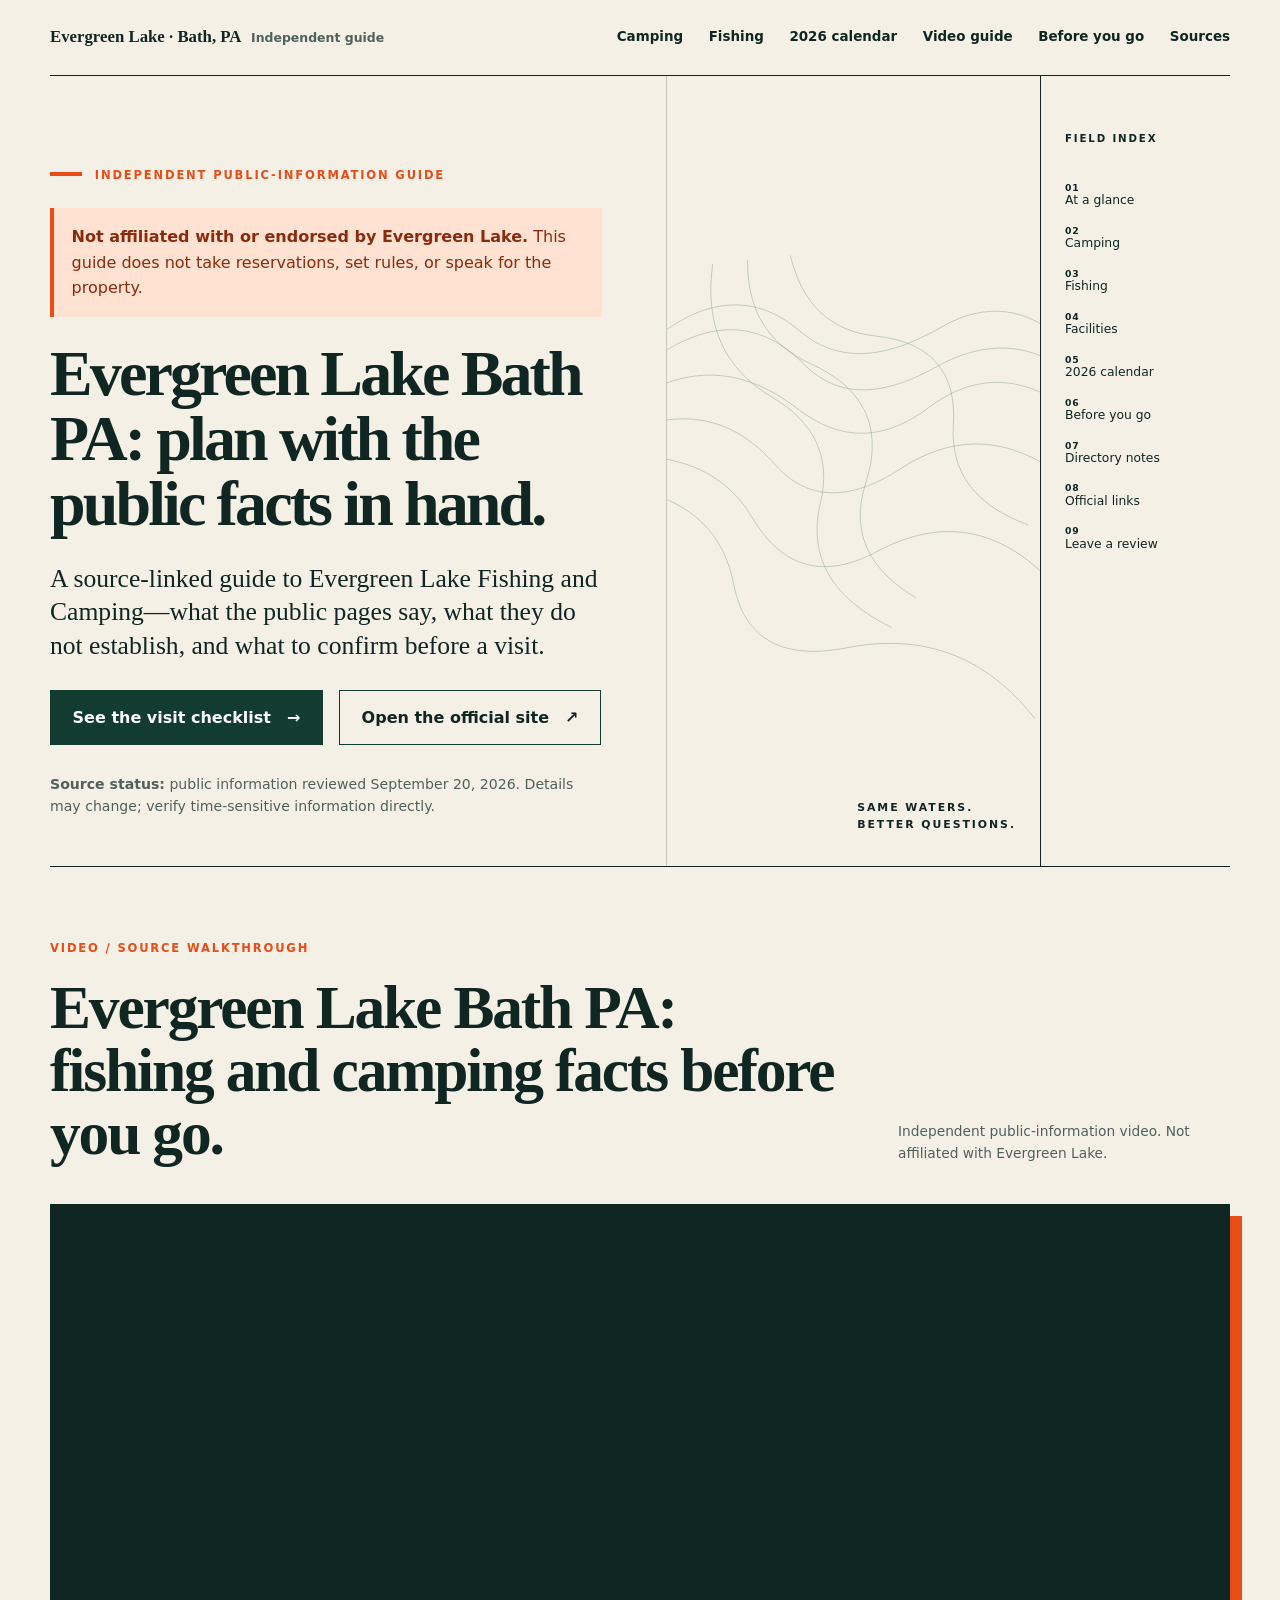
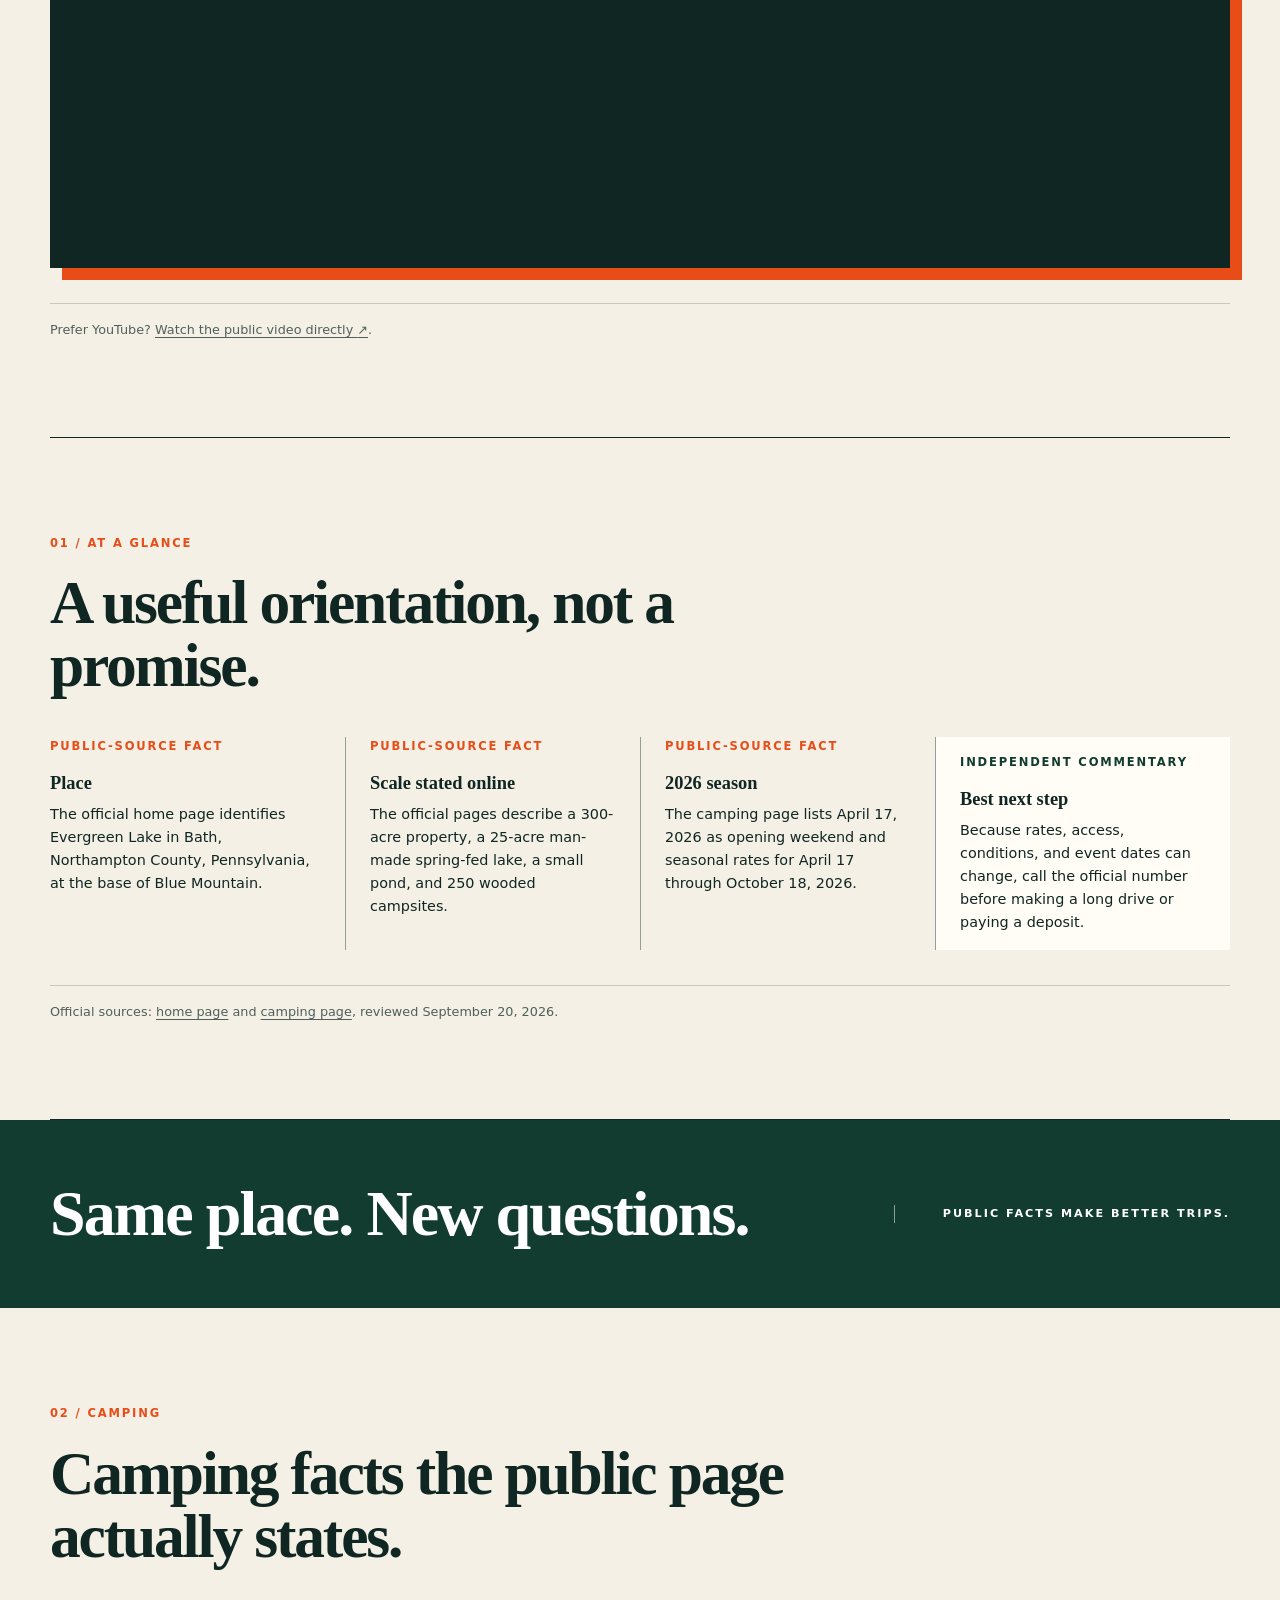
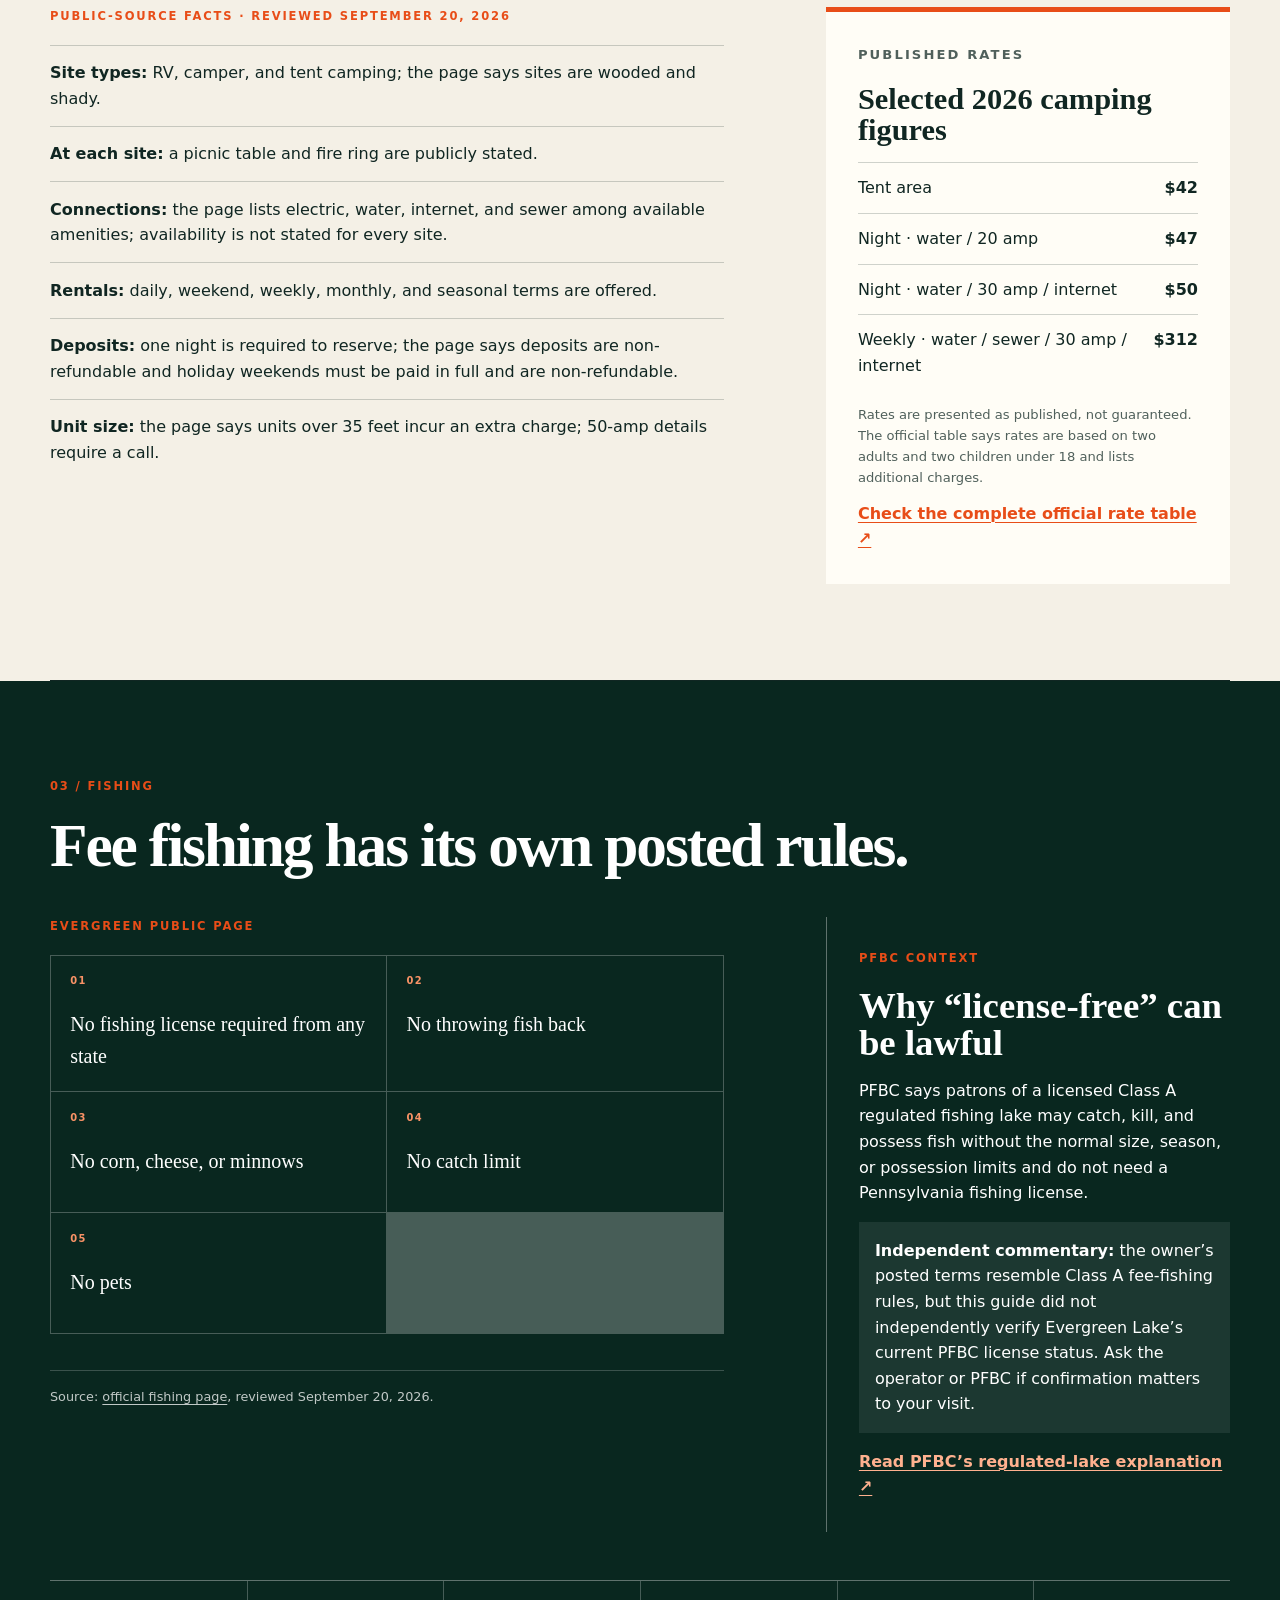
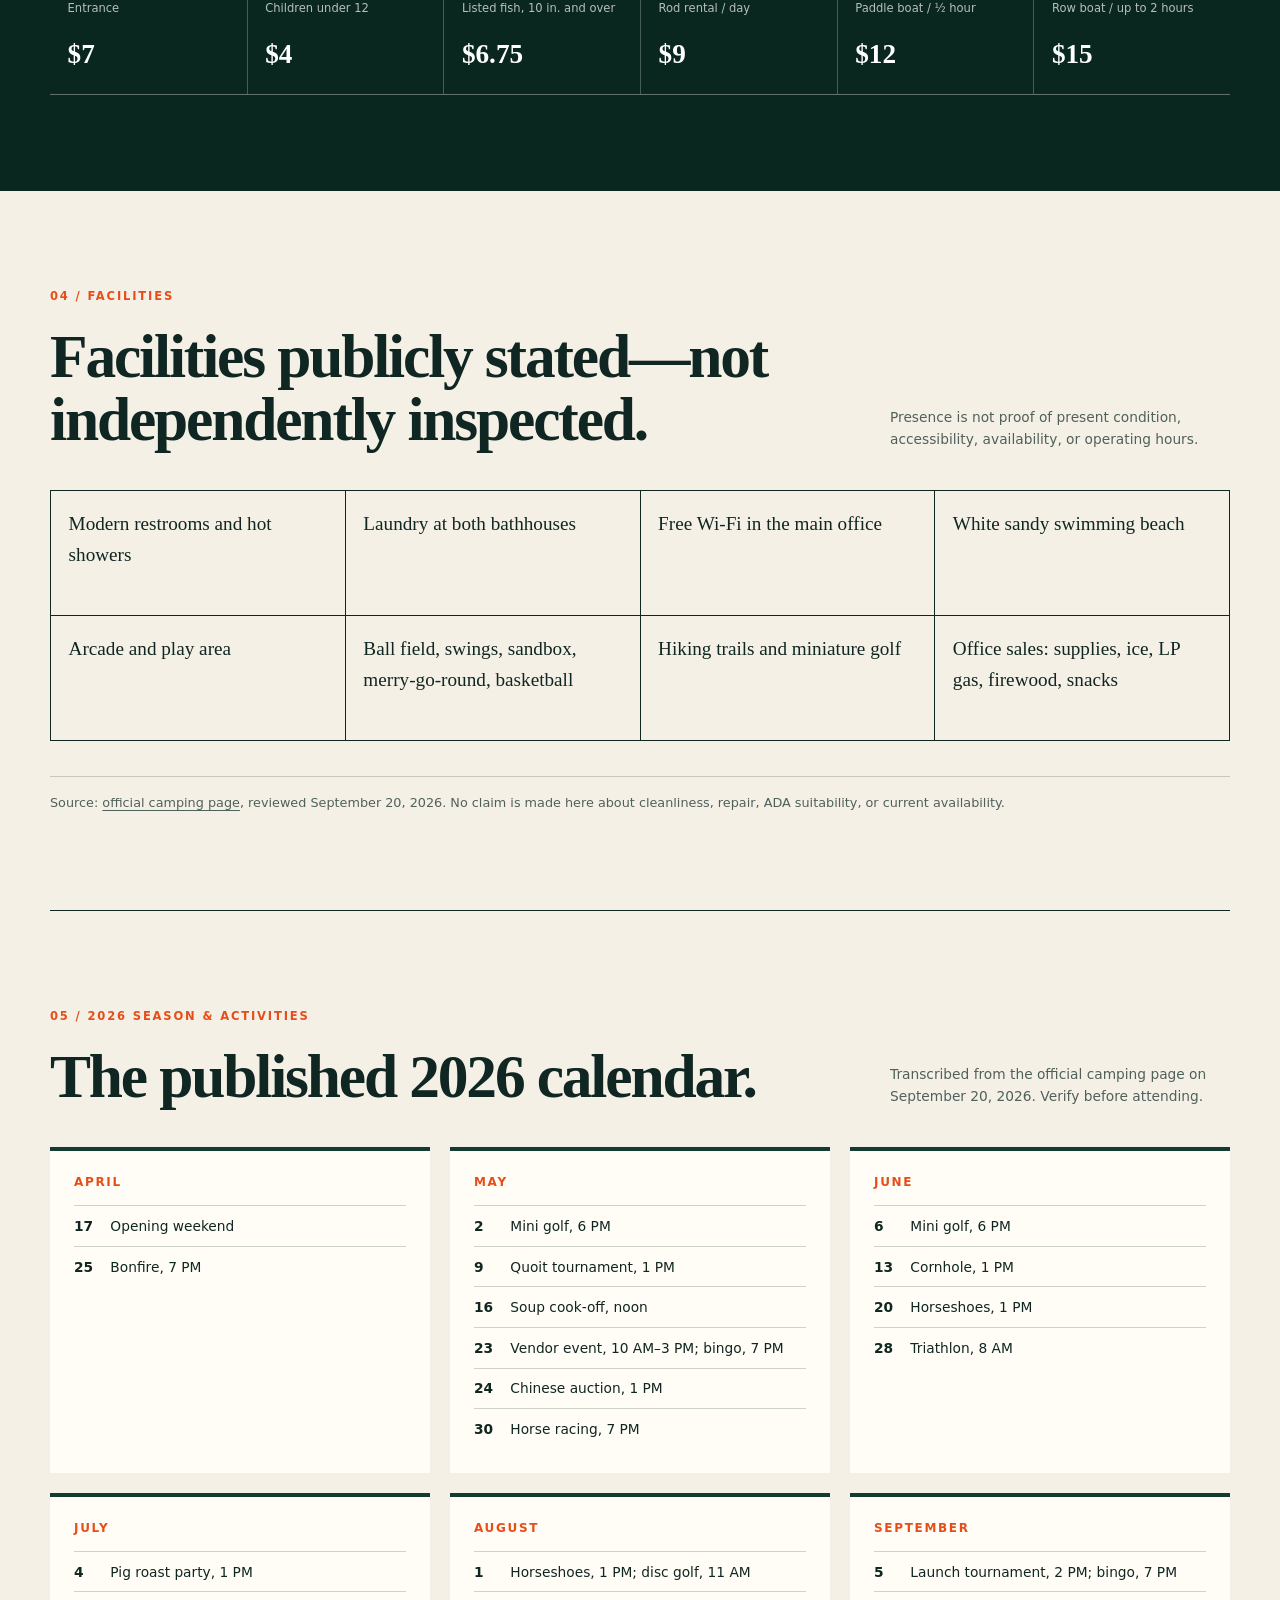
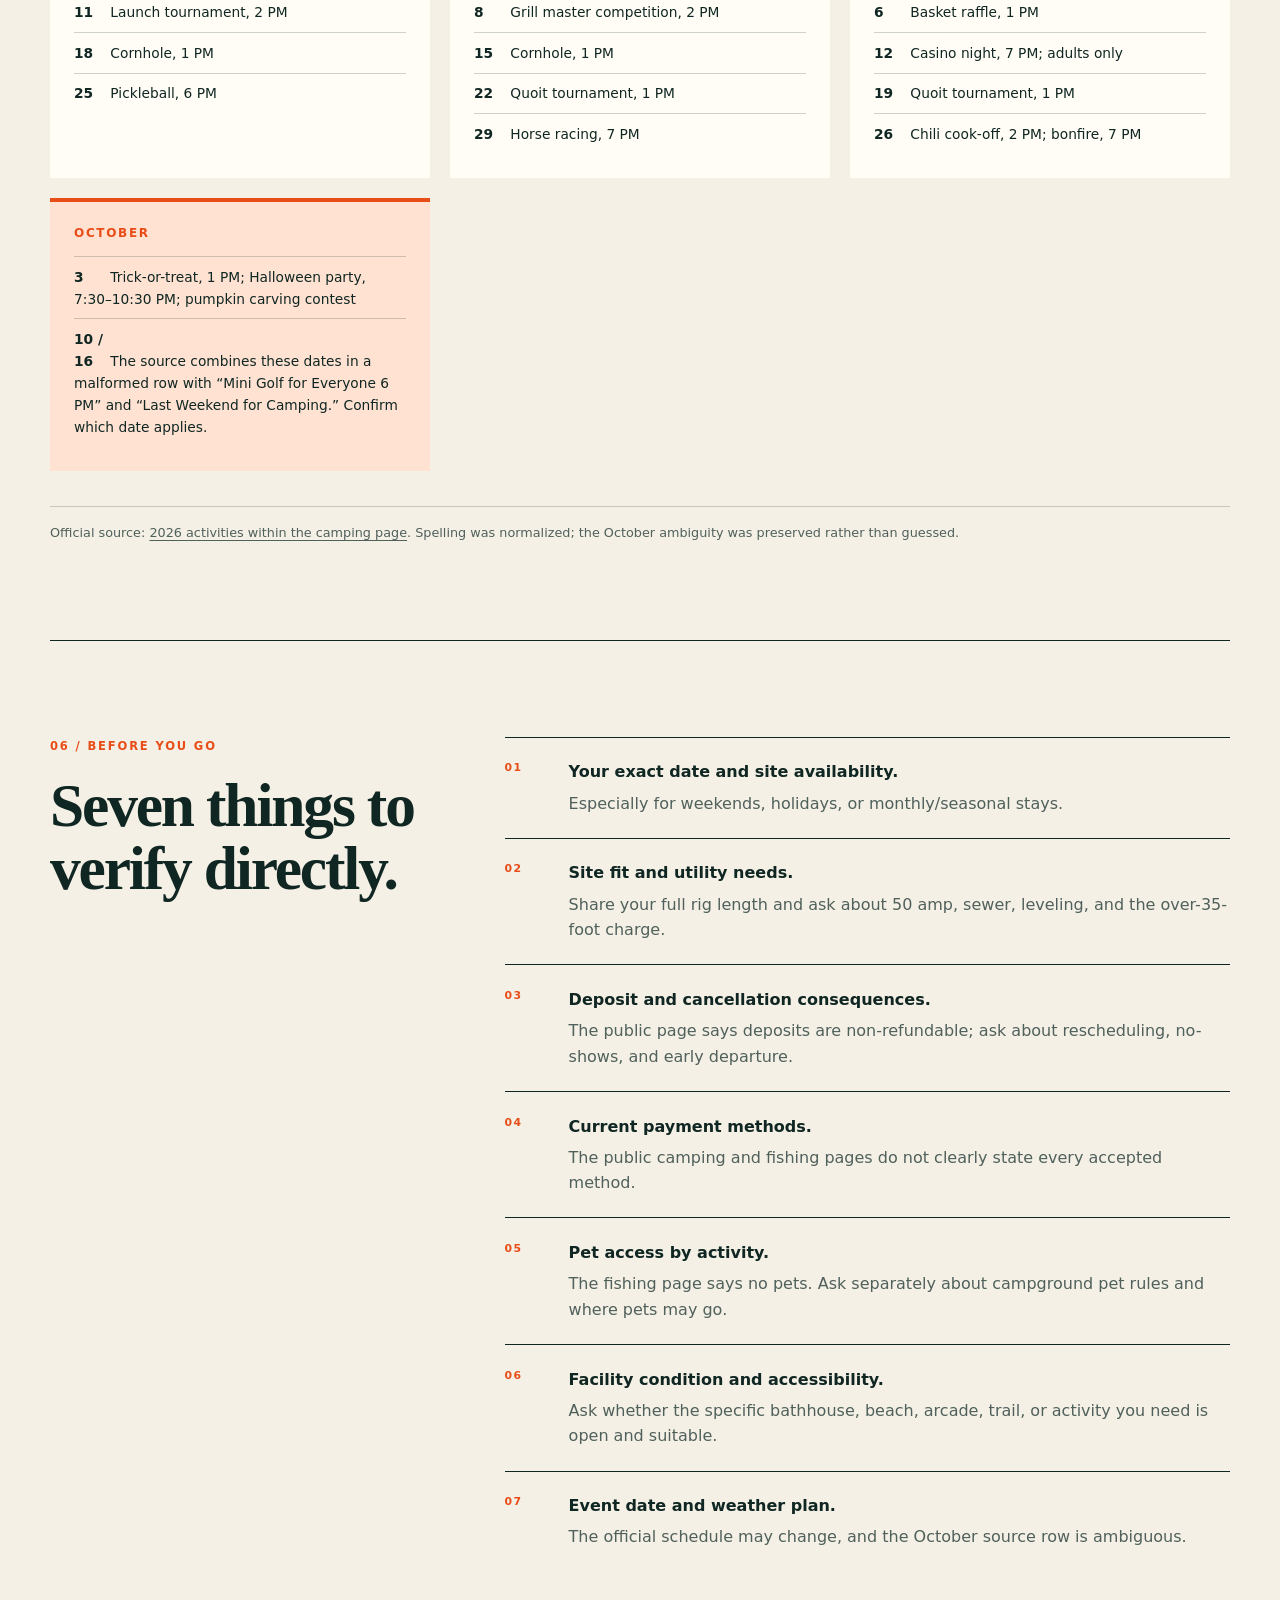
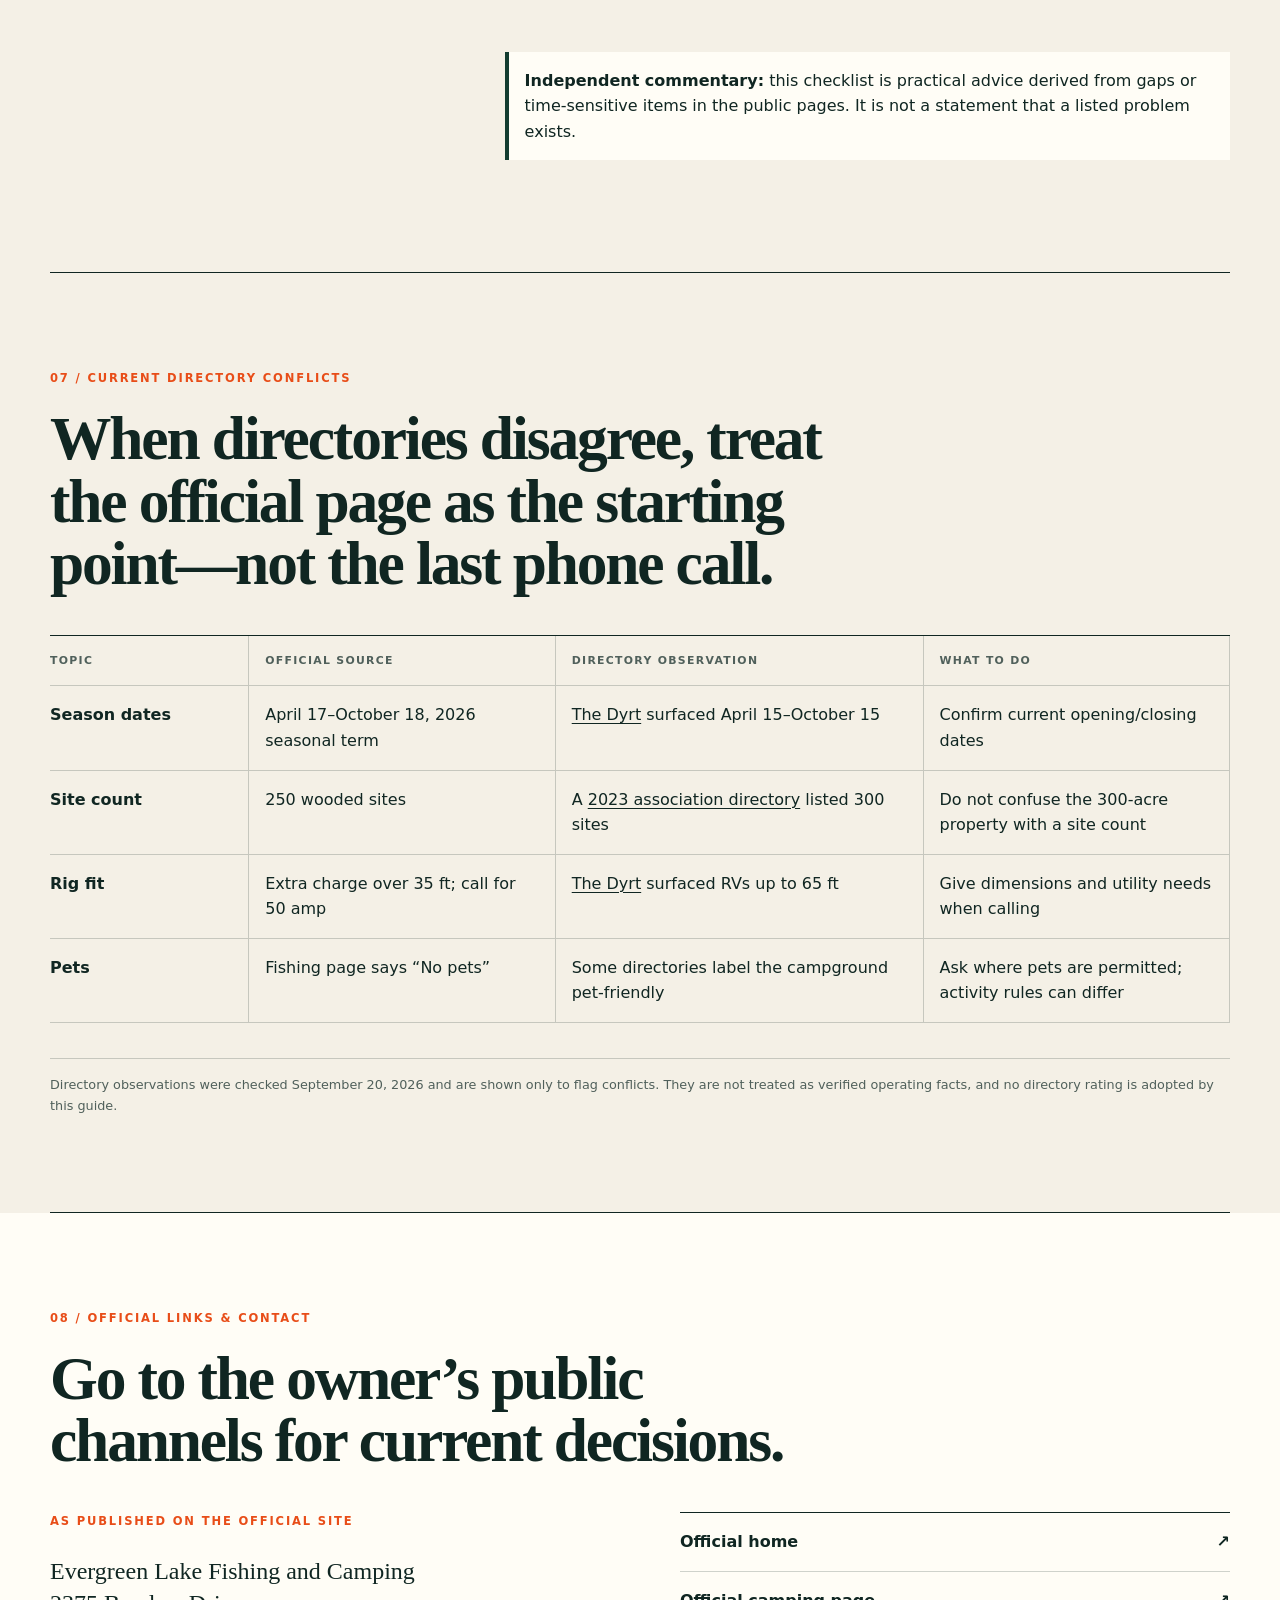
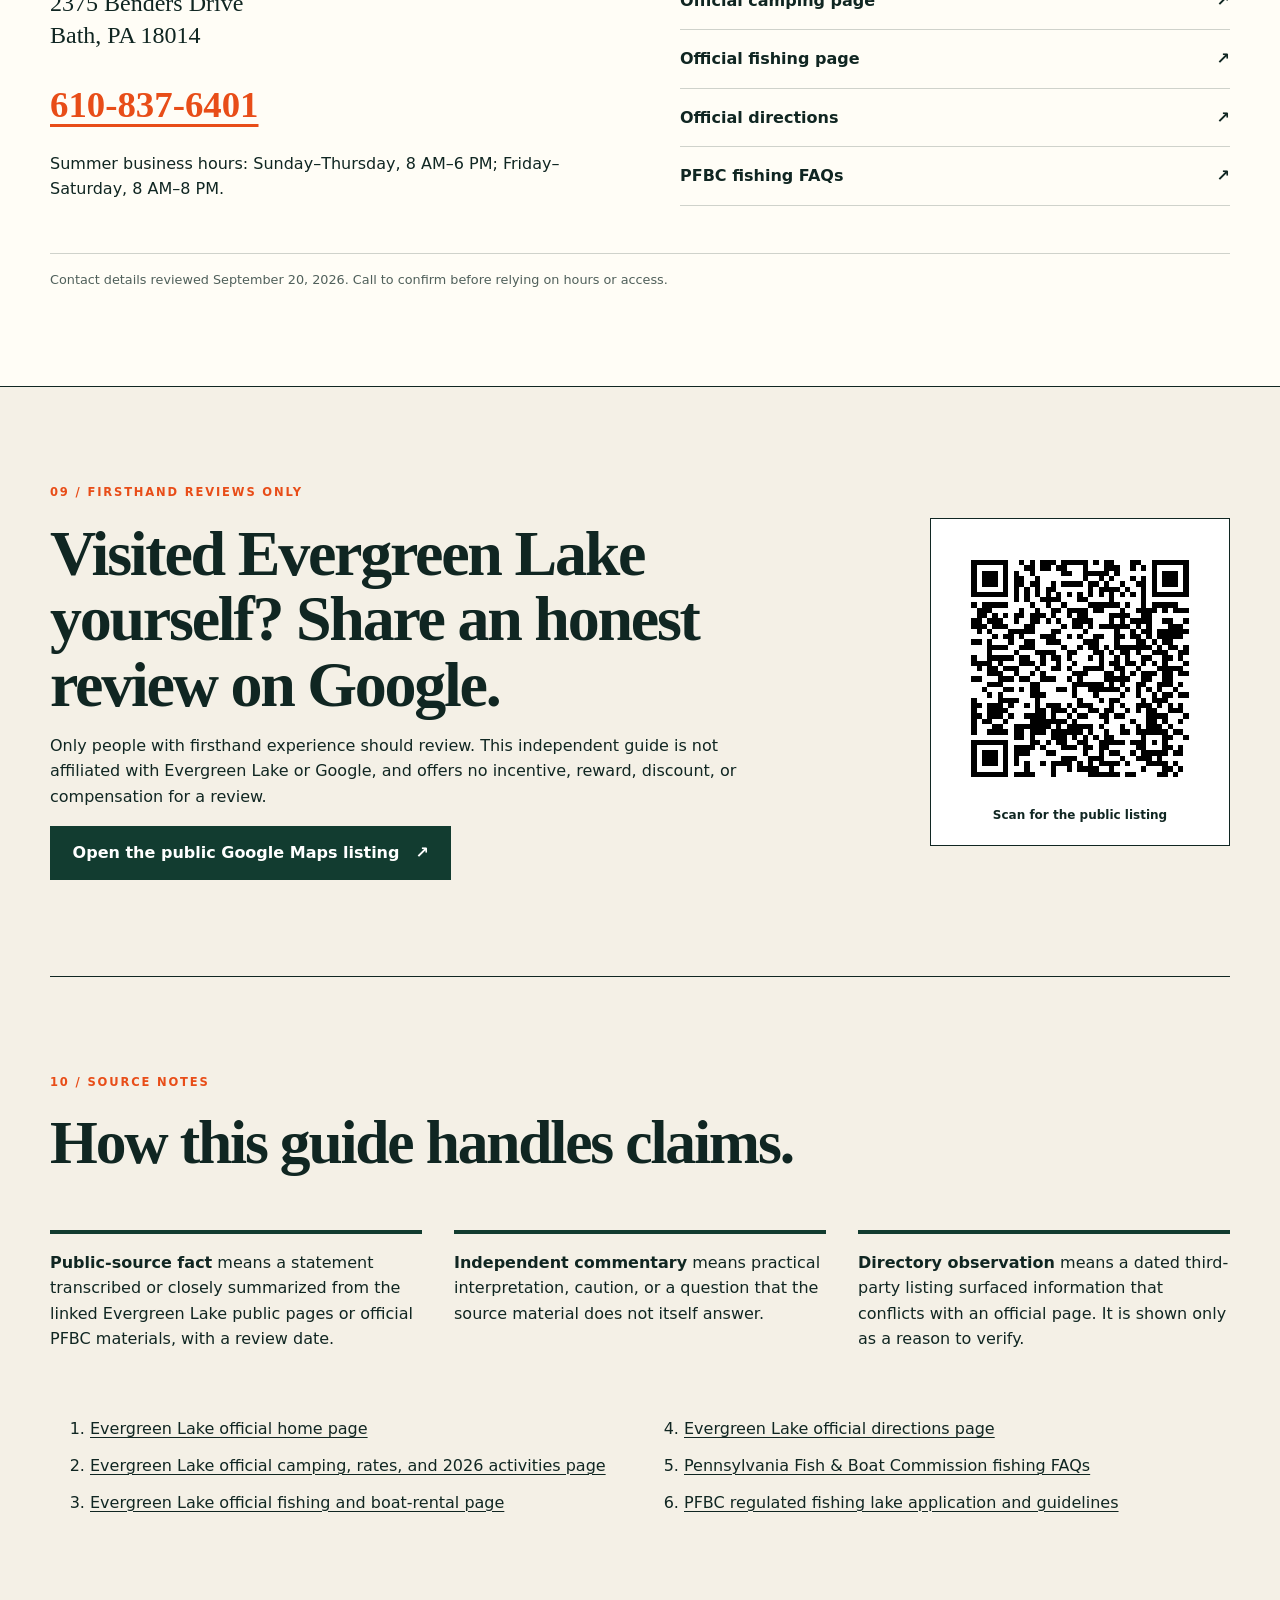
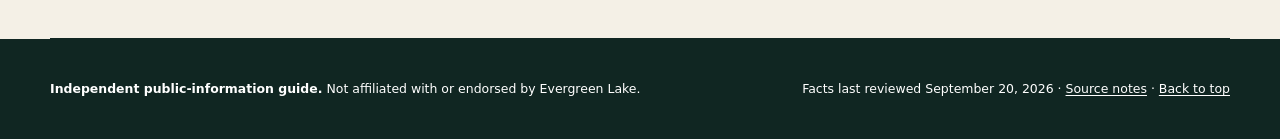
==== commit 1b91a0e3: "Embed Evergreen Lake video guide" ====
--- a/evergreen-lake-bath-pa-independent-guide/index.html
+++ b/evergreen-lake-bath-pa-independent-guide/index.html
@@ -57,6 +57,7 @@
       <a href="#camping">Camping</a>
       <a href="#fishing">Fishing</a>
       <a href="#calendar">2026 calendar</a>
+      <a href="#video">Video guide</a>
       <a href="#verify">Before you go</a>
       <a href="#sources">Sources</a>
     </nav>
@@ -105,6 +106,20 @@
           <li><a href="#review">Leave a review</a></li>
         </ol>
       </aside>
+    </section>
+
+    <section class="section video-section" id="video" aria-labelledby="video-title">
+      <div class="section-heading horizontal-heading">
+        <div>
+          <p class="section-number">Video / Source walkthrough</p>
+          <h2 id="video-title">Evergreen Lake Bath PA: fishing and camping facts before you go.</h2>
+        </div>
+        <p class="heading-note">Independent public-information video. Not affiliated with Evergreen Lake.</p>
+      </div>
+      <div class="video-frame">
+        <iframe src="https://www.youtube-nocookie.com/embed/ZORDDQZmsZQ" title="Evergreen Lake Bath PA: Fishing and Camping Facts Before You Go" loading="lazy" allow="accelerometer; autoplay; clipboard-write; encrypted-media; gyroscope; picture-in-picture; web-share" referrerpolicy="strict-origin-when-cross-origin" allowfullscreen></iframe>
+      </div>
+      <p class="source-line">Prefer YouTube? <a href="https://youtu.be/ZORDDQZmsZQ" rel="external noreferrer">Watch the public video directly <span aria-hidden="true">↗</span></a>.</p>
     </section>
 
     <section class="section overview" id="overview" aria-labelledby="overview-title">
--- a/evergreen-lake-bath-pa-independent-guide/styles.css
+++ b/evergreen-lake-bath-pa-independent-guide/styles.css
@@ -182,6 +182,9 @@
 .source-method p { padding-top: 1rem; border-top: 4px solid var(--pine); }
 .source-list { columns: 2; column-gap: 3rem; margin-top: 3rem; }
 .source-list li { break-inside: avoid; margin-bottom: .7rem; }
+.video-section { padding-top: var(--space-6); }
+.video-frame { position: relative; overflow: hidden; width: 100%; aspect-ratio: 16 / 9; border: 1px solid var(--ink); background: var(--ink); box-shadow: 12px 12px 0 var(--accent); }
+.video-frame iframe { position: absolute; inset: 0; width: 100%; height: 100%; border: 0; }
 footer { padding: 2.5rem max(1.25rem, calc((100% - var(--wide)) / 2)); display: flex; justify-content: space-between; gap: 2rem; background: var(--ink); color: white; font-size: .78rem; }
 footer p { margin: 0; }
 
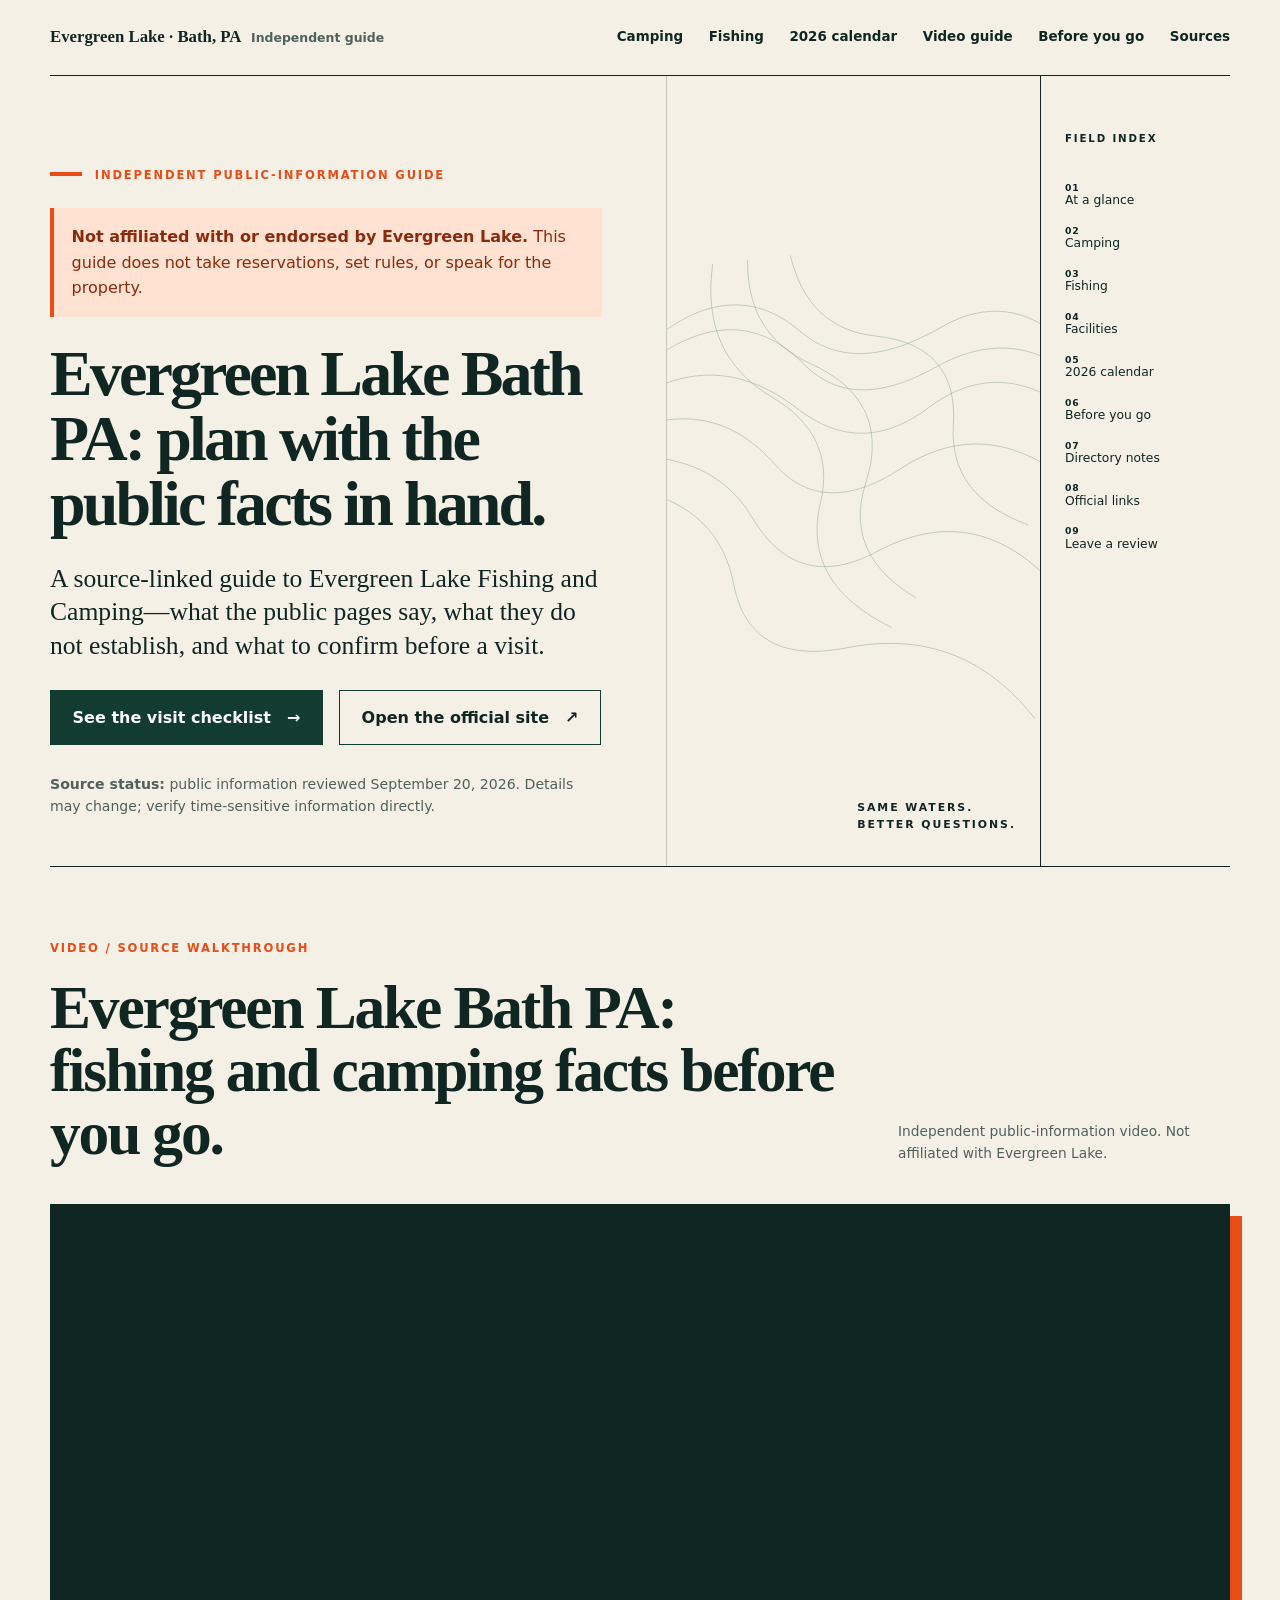
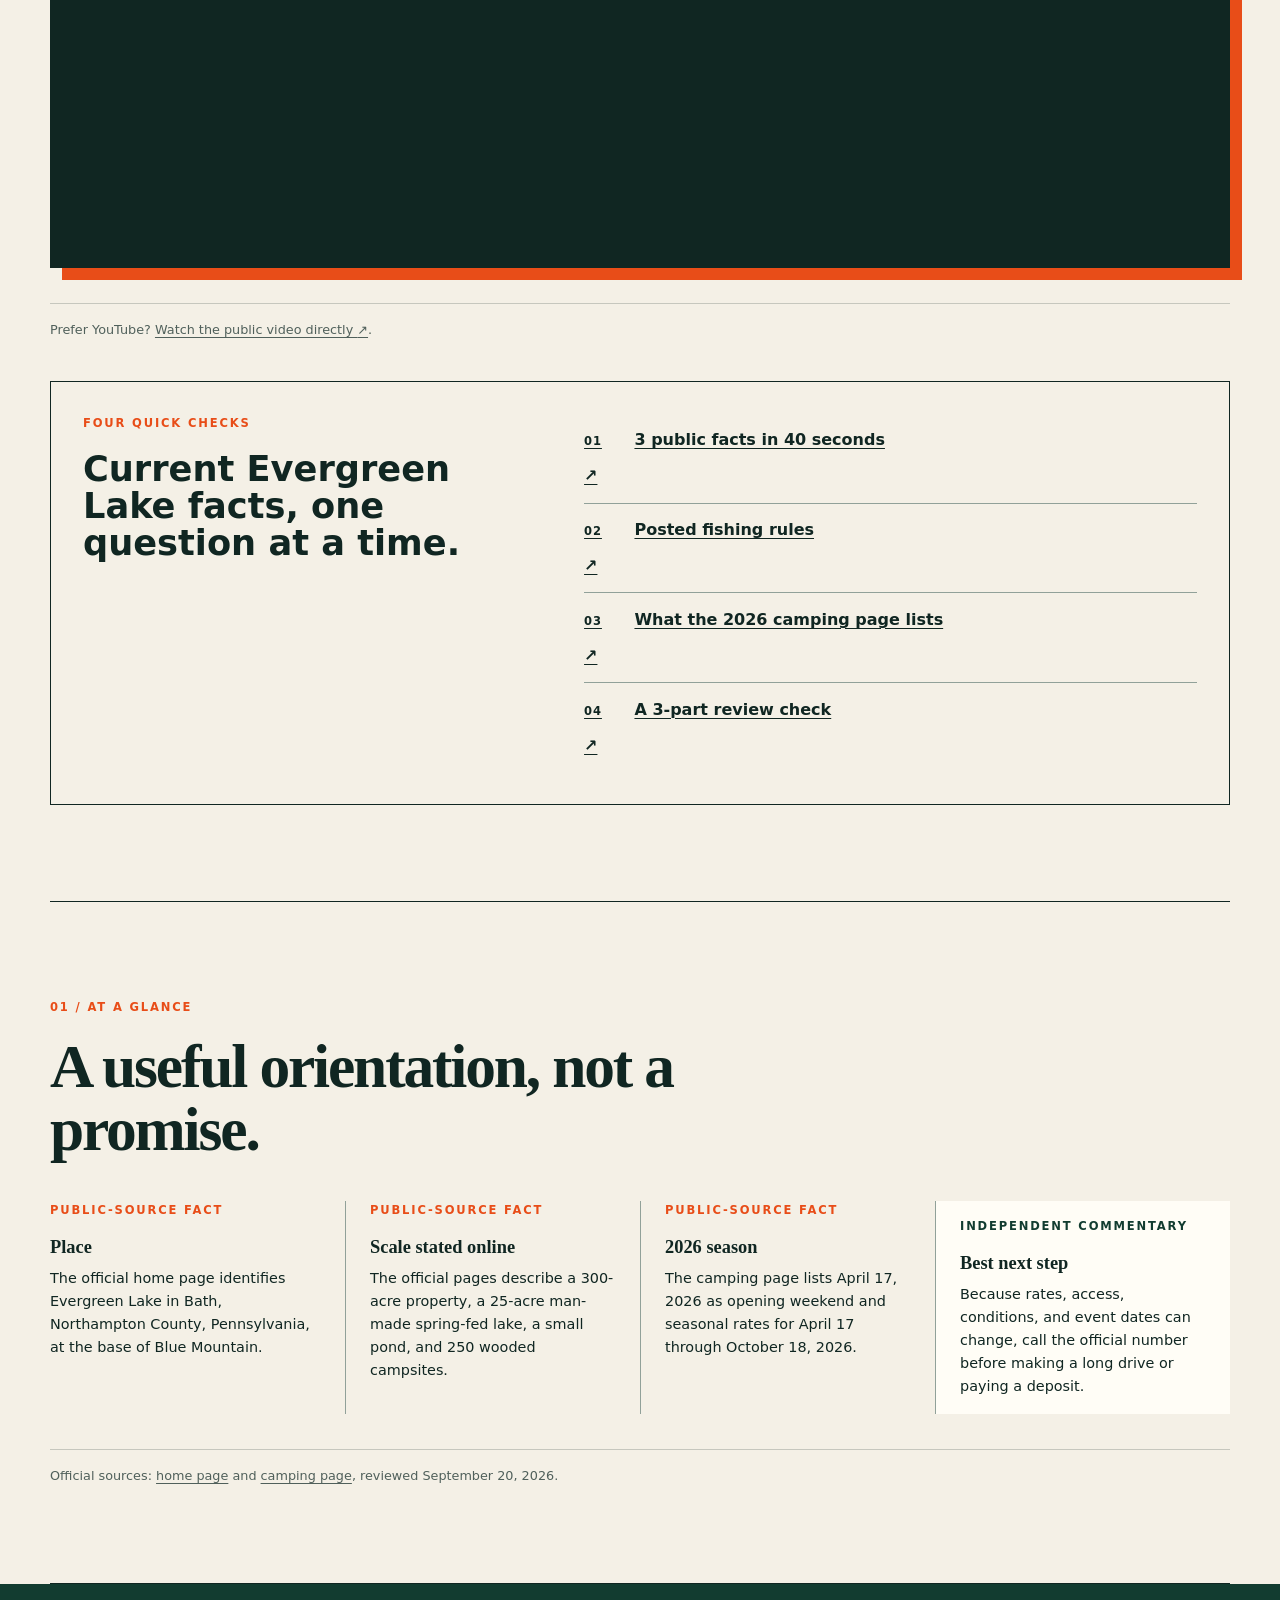
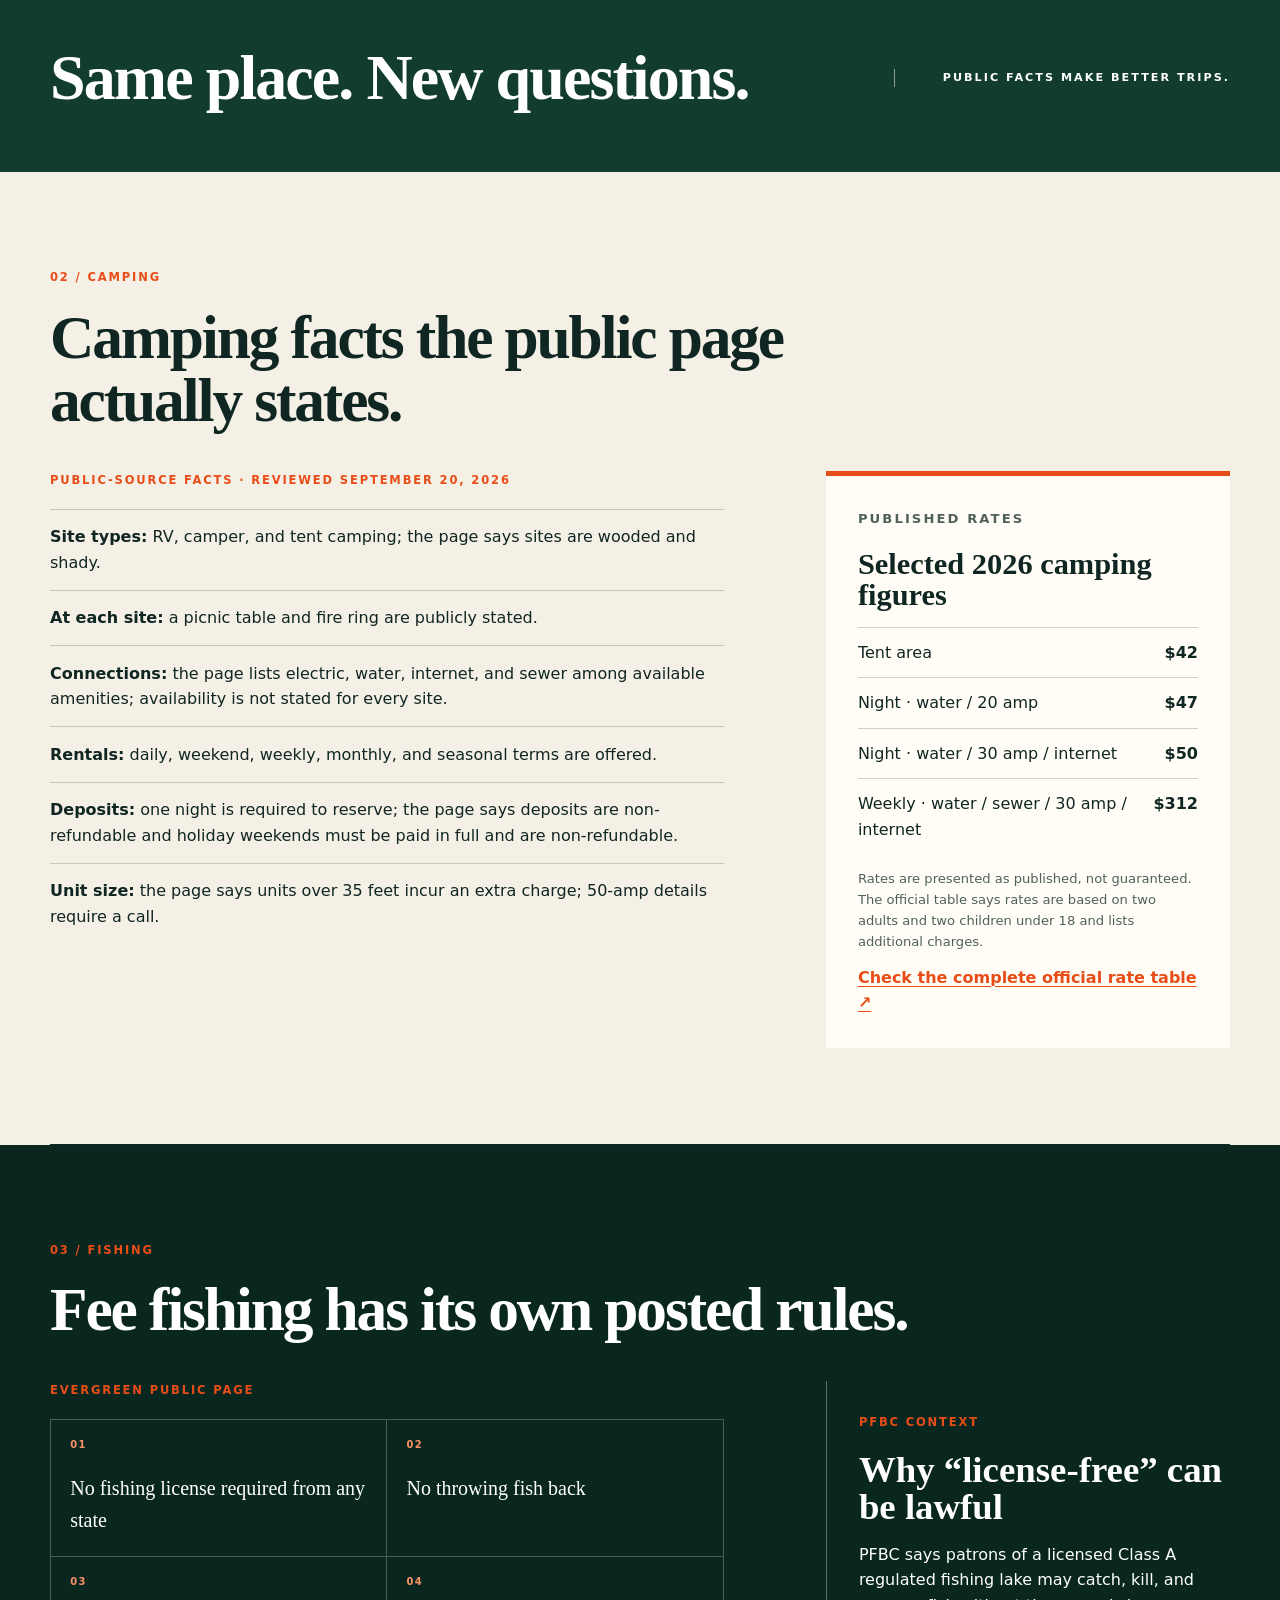
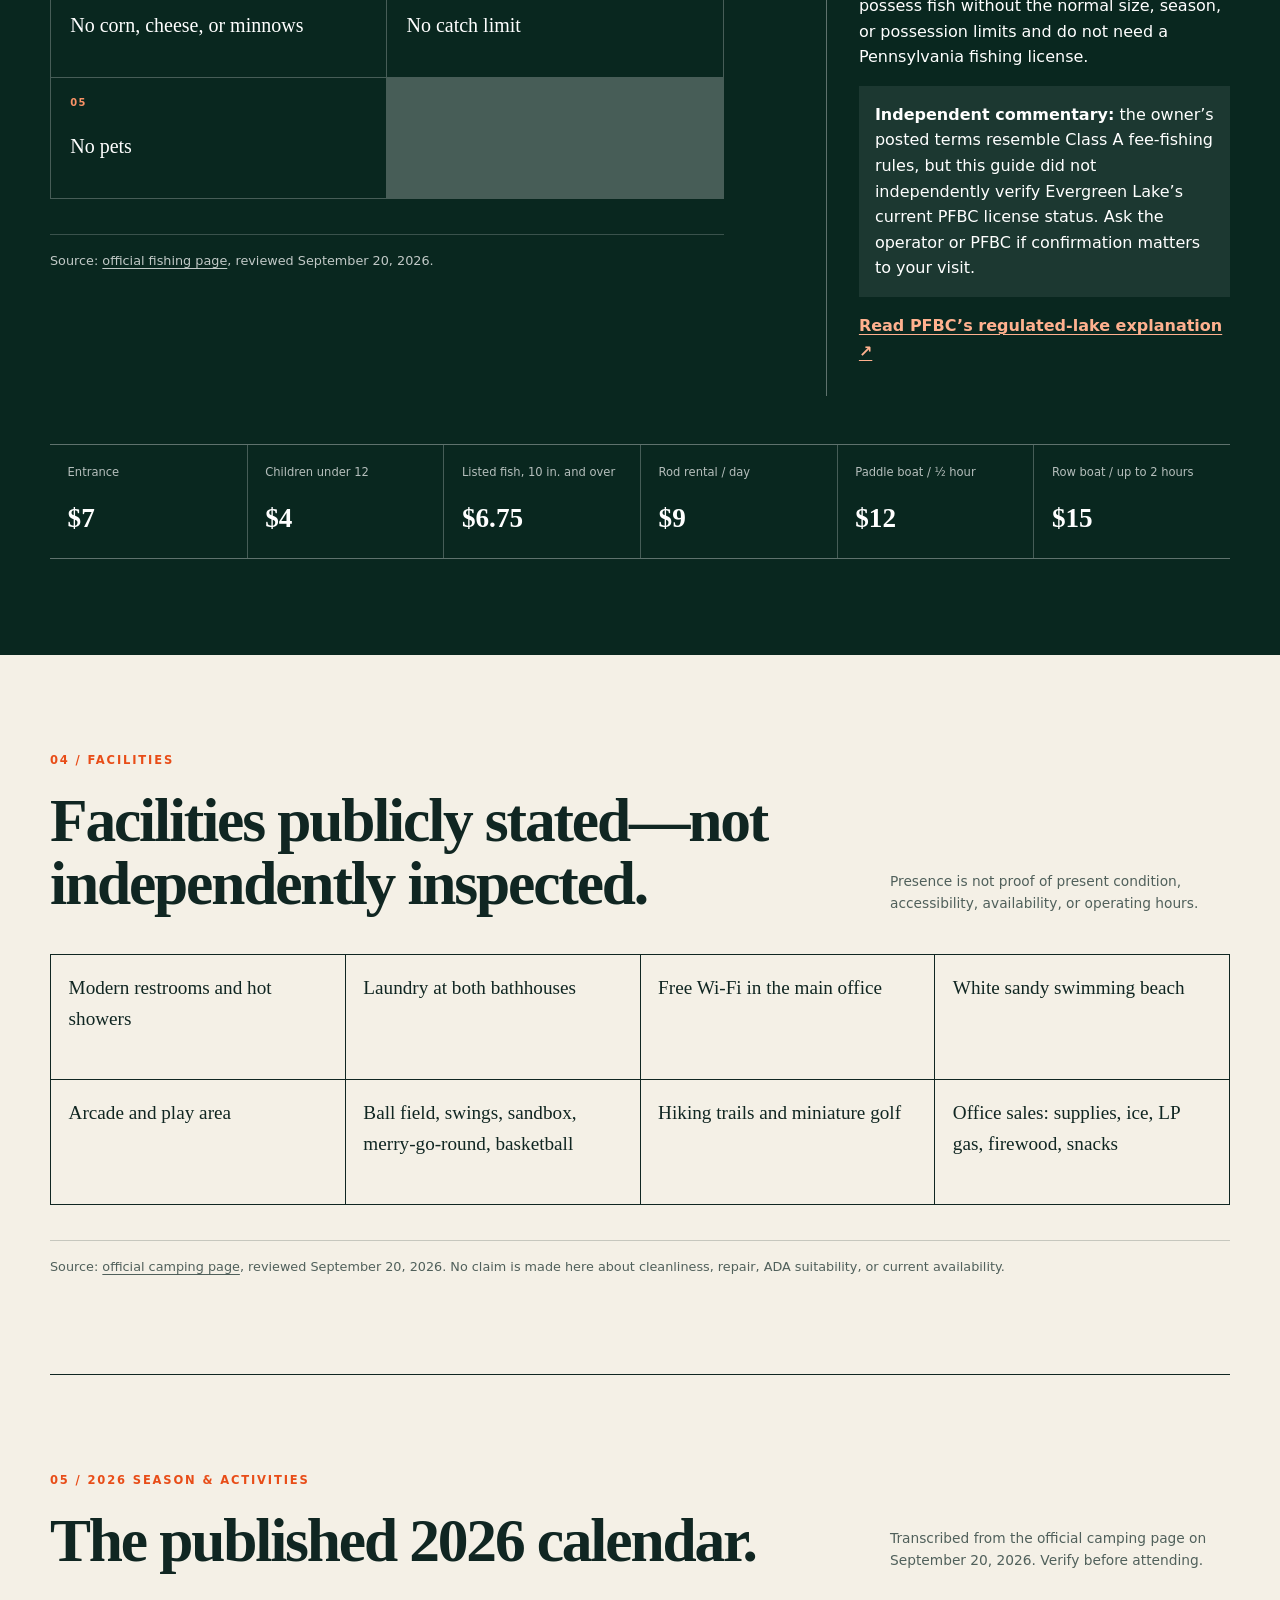
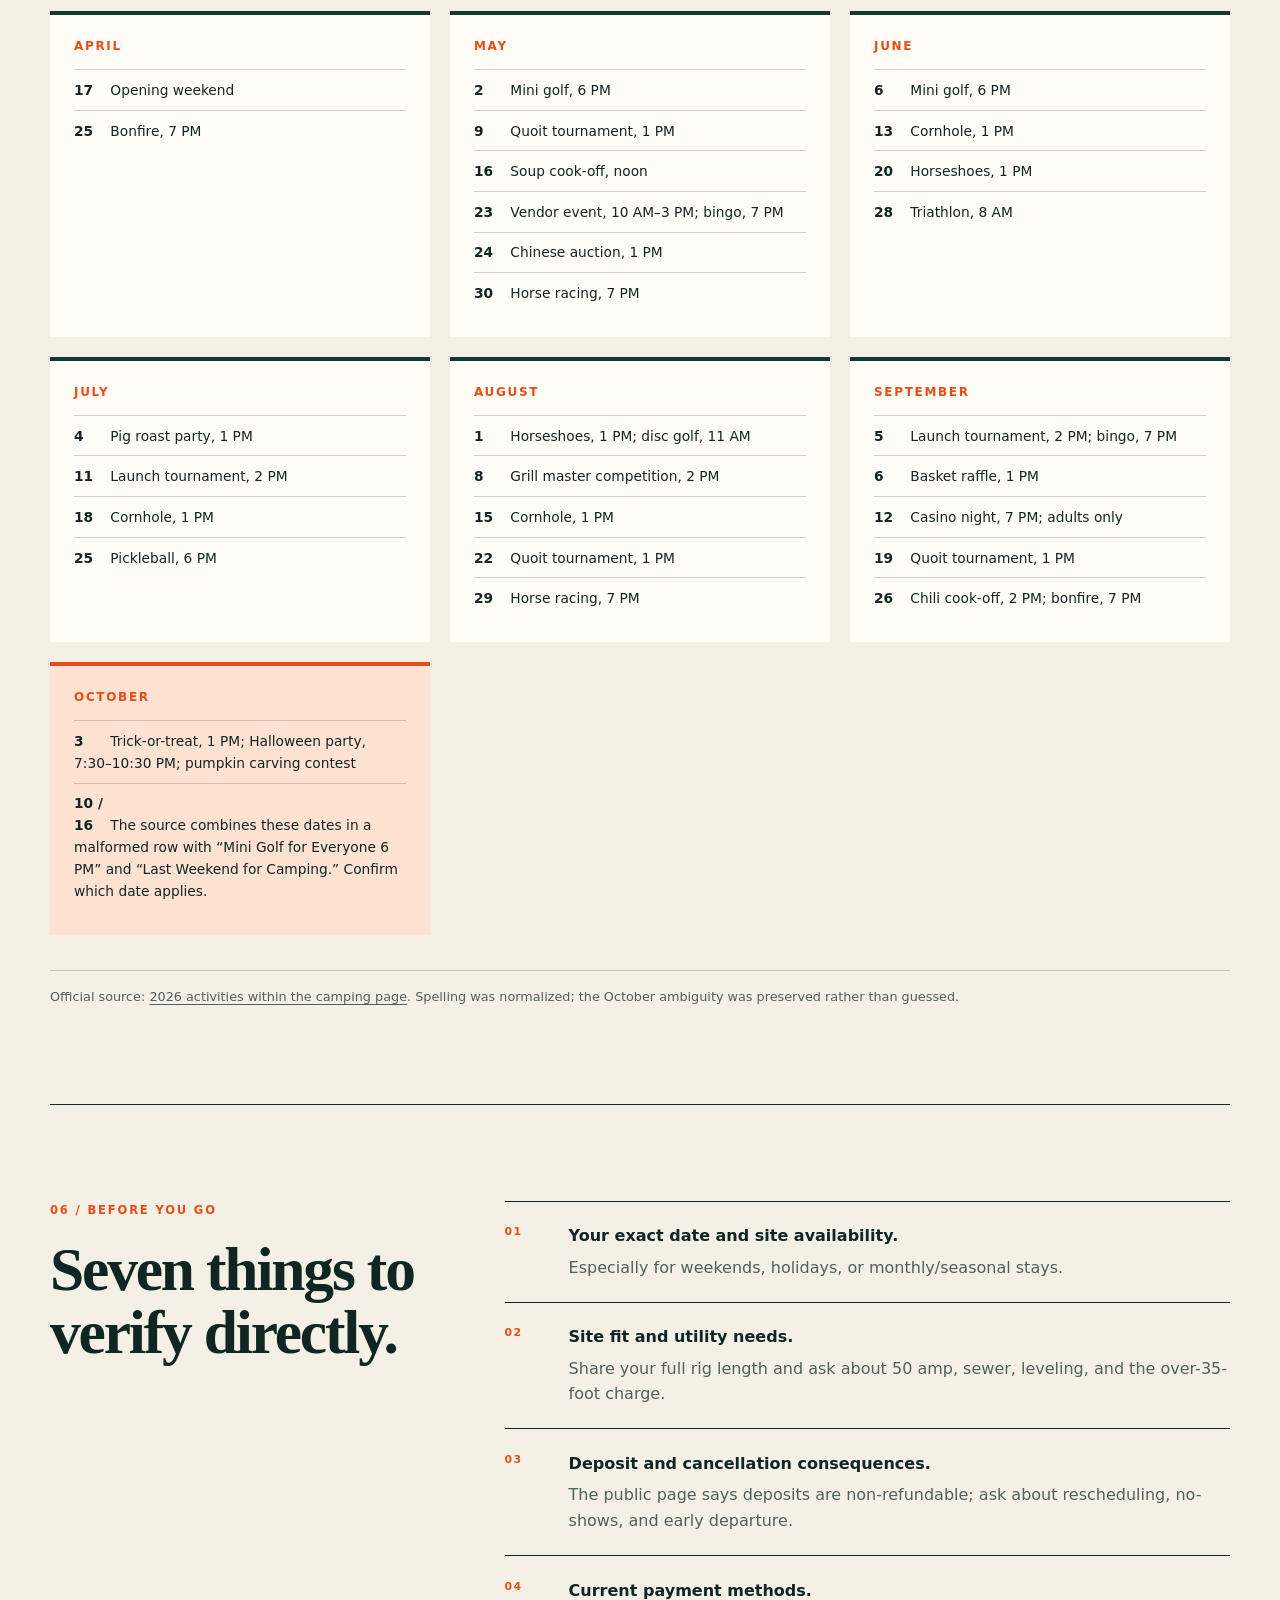
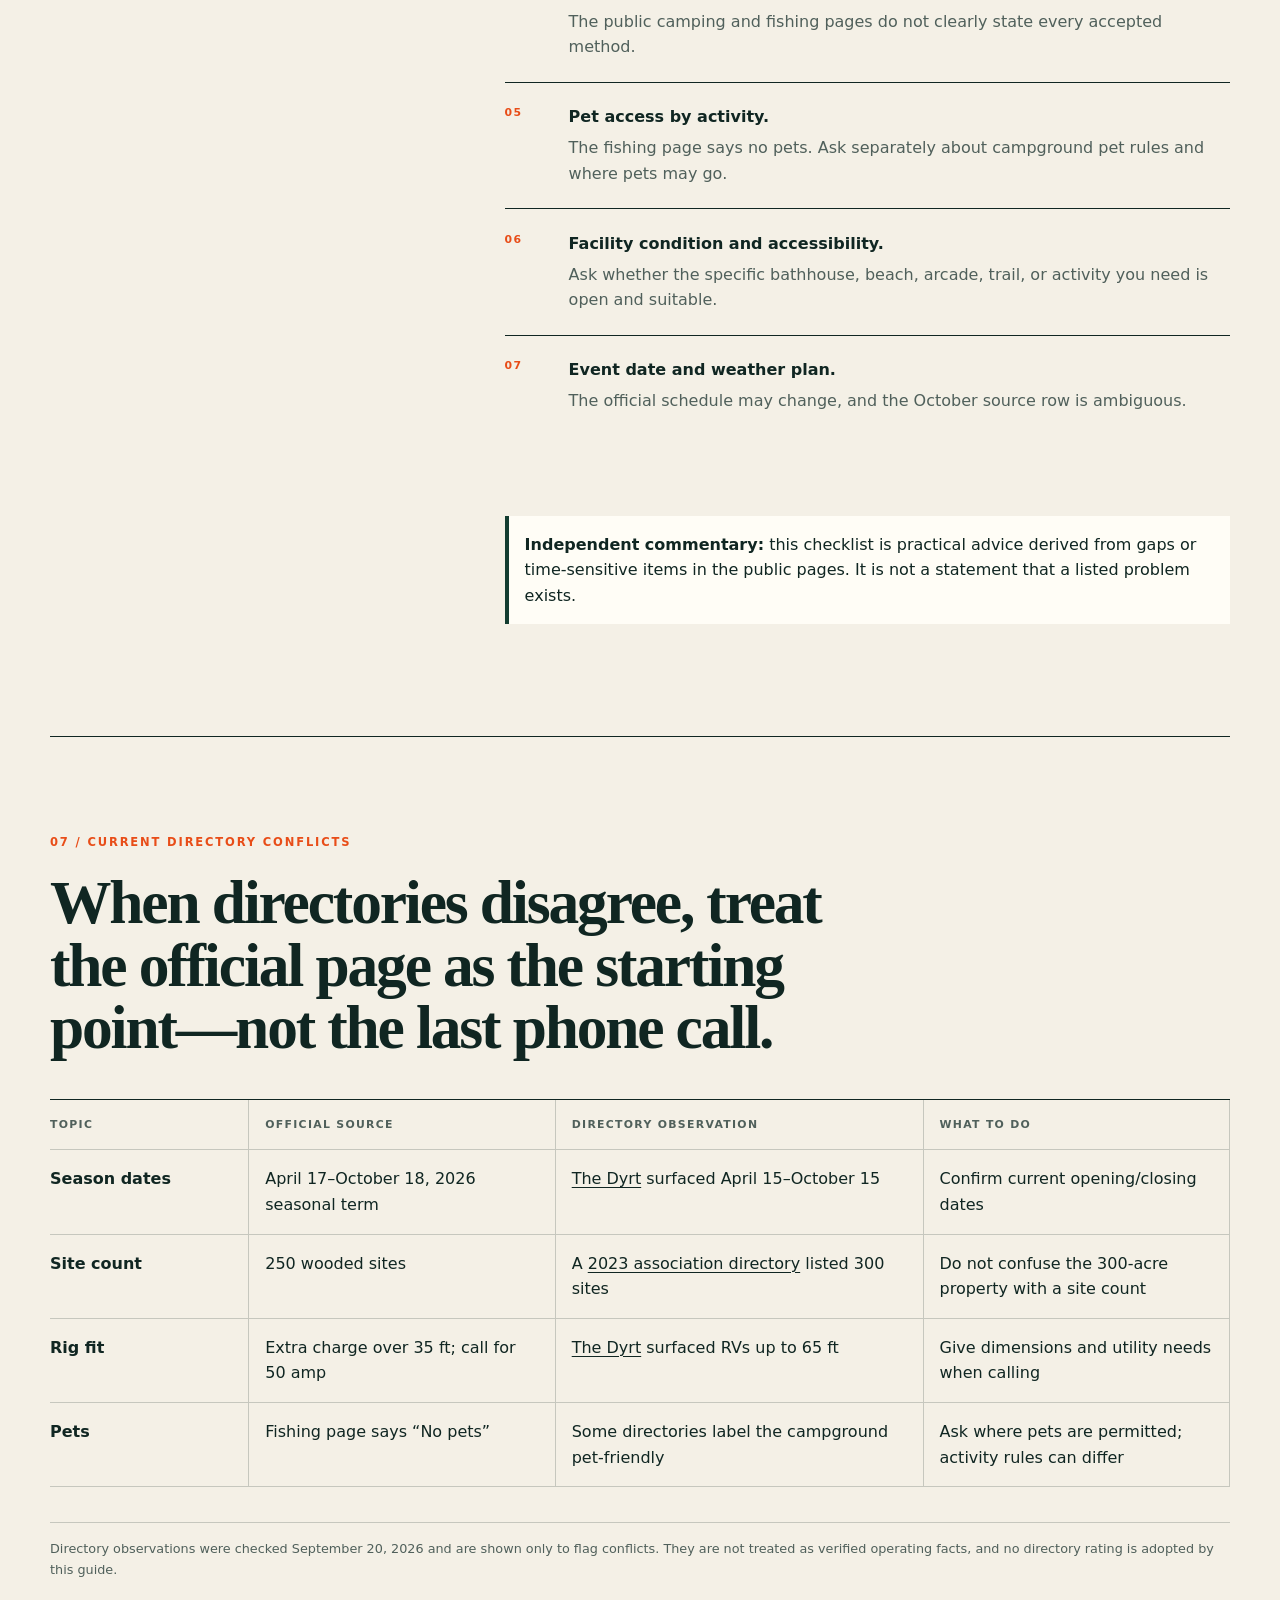
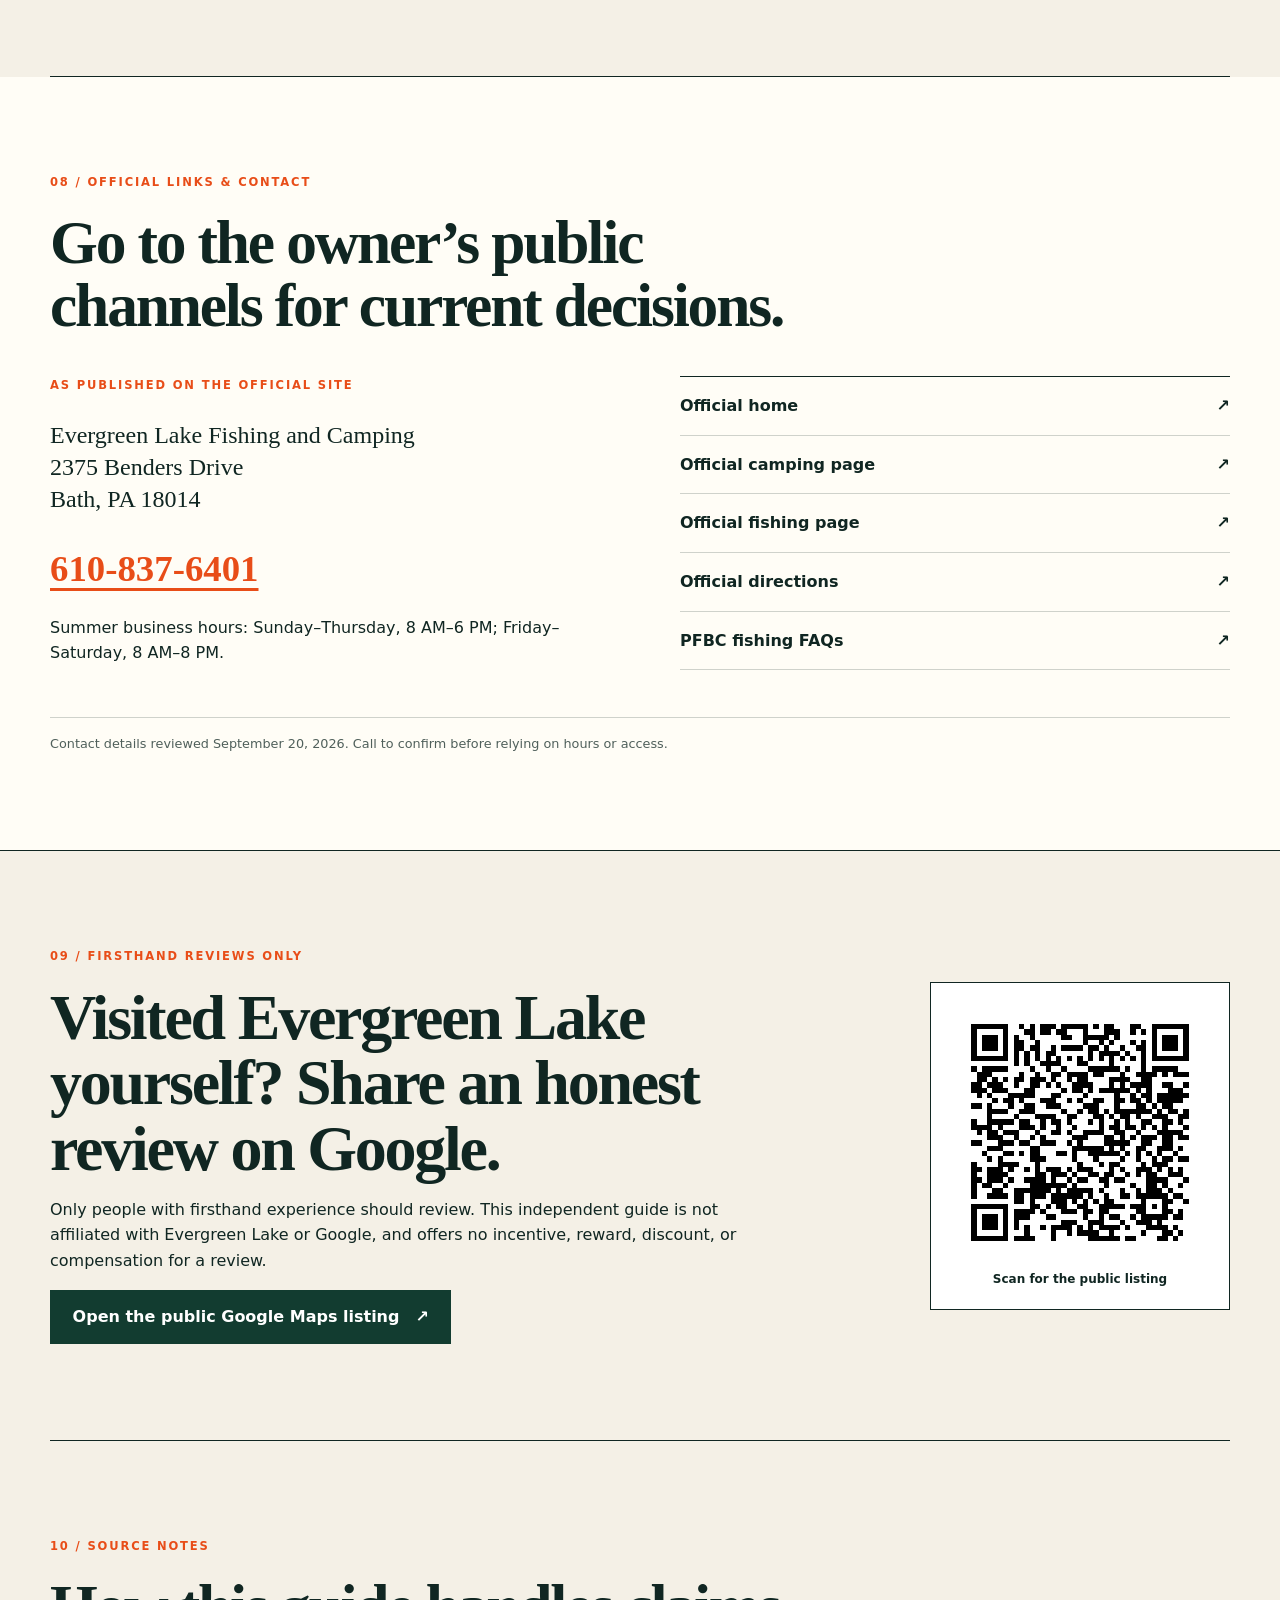
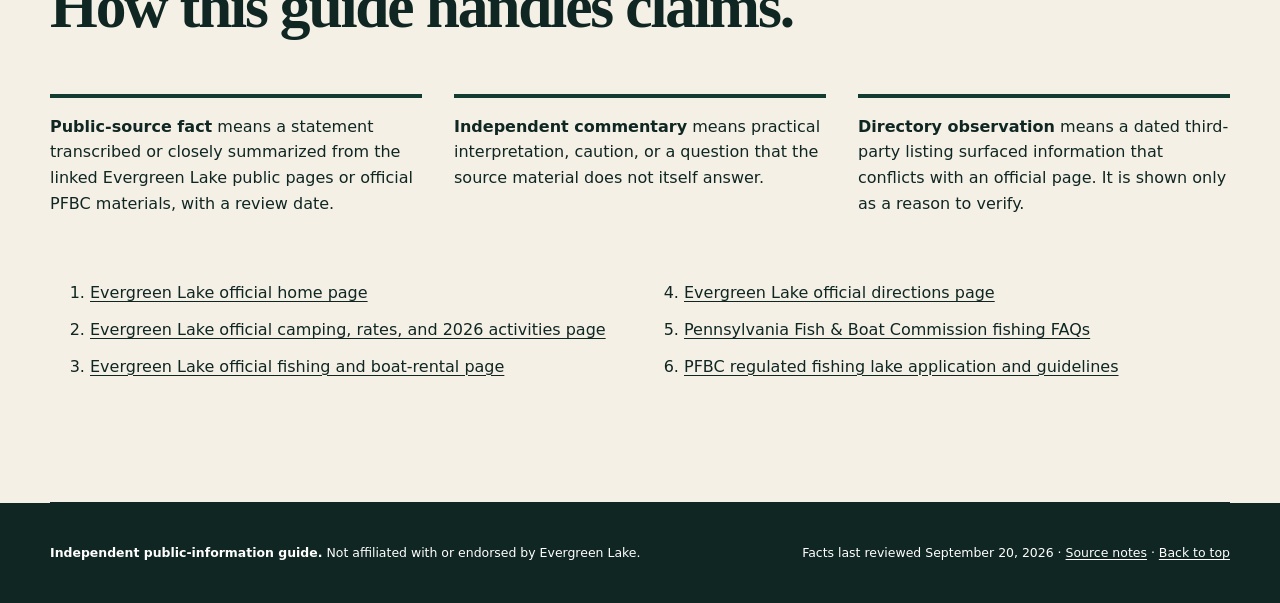
==== commit fca625a6: "Link published Evergreen Lake Shorts" ====
--- a/evergreen-lake-bath-pa-independent-guide/index.html
+++ b/evergreen-lake-bath-pa-independent-guide/index.html
@@ -120,6 +120,18 @@
         <iframe src="https://www.youtube-nocookie.com/embed/ZORDDQZmsZQ" title="Evergreen Lake Bath PA: Fishing and Camping Facts Before You Go" loading="lazy" allow="accelerometer; autoplay; clipboard-write; encrypted-media; gyroscope; picture-in-picture; web-share" referrerpolicy="strict-origin-when-cross-origin" allowfullscreen></iframe>
       </div>
       <p class="source-line">Prefer YouTube? <a href="https://youtu.be/ZORDDQZmsZQ" rel="external noreferrer">Watch the public video directly <span aria-hidden="true">↗</span></a>.</p>
+      <div class="shorts-panel" aria-labelledby="shorts-title">
+        <div>
+          <p class="section-number">Four quick checks</p>
+          <h3 id="shorts-title">Current Evergreen Lake facts, one question at a time.</h3>
+        </div>
+        <ol class="shorts-list">
+          <li><a href="https://youtube.com/shorts/dCr7edjXdws" rel="external noreferrer">3 public facts in 40 seconds <span aria-hidden="true">↗</span></a></li>
+          <li><a href="https://youtube.com/shorts/TebK1T55bNY" rel="external noreferrer">Posted fishing rules <span aria-hidden="true">↗</span></a></li>
+          <li><a href="https://youtube.com/shorts/HCdE3UbRj1s" rel="external noreferrer">What the 2026 camping page lists <span aria-hidden="true">↗</span></a></li>
+          <li><a href="https://youtube.com/shorts/n0uaeCIa7qM" rel="external noreferrer">A 3-part review check <span aria-hidden="true">↗</span></a></li>
+        </ol>
+      </div>
     </section>
 
     <section class="section overview" id="overview" aria-labelledby="overview-title">
--- a/evergreen-lake-bath-pa-independent-guide/styles.css
+++ b/evergreen-lake-bath-pa-independent-guide/styles.css
@@ -185,6 +185,13 @@
 .video-section { padding-top: var(--space-6); }
 .video-frame { position: relative; overflow: hidden; width: 100%; aspect-ratio: 16 / 9; border: 1px solid var(--ink); background: var(--ink); box-shadow: 12px 12px 0 var(--accent); }
 .video-frame iframe { position: absolute; inset: 0; width: 100%; height: 100%; border: 0; }
+.shorts-panel { display: grid; grid-template-columns: minmax(0, .85fr) minmax(0, 1.15fr); gap: 3rem; margin-top: 2.5rem; padding: 2rem; border: 1px solid var(--ink); background: var(--paper-warm); }
+.shorts-panel h3 { margin: .35rem 0 0; font-family: var(--serif); font-size: clamp(1.45rem, 3vw, 2.2rem); line-height: 1.05; }
+.shorts-list { margin: 0; padding: 0; list-style: none; counter-reset: shorts; }
+.shorts-list li { counter-increment: shorts; border-top: 1px solid var(--rule); }
+.shorts-list li:first-child { border-top: 0; }
+.shorts-list a { display: grid; grid-template-columns: 2.5rem 1fr; gap: .65rem; align-items: baseline; padding: .85rem 0; color: var(--ink); font-weight: 760; text-decoration-thickness: 1px; text-underline-offset: .2em; }
+.shorts-list a::before { content: "0" counter(shorts); color: var(--accent-dark); font-family: var(--sans); font-size: .72rem; font-weight: 900; letter-spacing: .08em; }
 footer { padding: 2.5rem max(1.25rem, calc((100% - var(--wide)) / 2)); display: flex; justify-content: space-between; gap: 2rem; background: var(--ink); color: white; font-size: .78rem; }
 footer p { margin: 0; }
 
@@ -218,7 +225,7 @@
   .section, .review-section { width: min(calc(100% - 1.5rem), var(--wide)); }
   .horizontal-heading, .field-band, footer { align-items: flex-start; flex-direction: column; }
   .field-band span { padding: 1rem 0 0; border-left: 0; border-top: 1px solid rgba(255,255,255,.5); }
-  .overview-grid, .two-column, .fishing-layout, .calendar-grid, .checklist-section, .contact-grid, .review-section, .source-method { grid-template-columns: 1fr; gap: 2rem; }
+  .overview-grid, .two-column, .fishing-layout, .calendar-grid, .checklist-section, .contact-grid, .review-section, .source-method, .shorts-panel { grid-template-columns: 1fr; gap: 2rem; }
   .overview-grid article { padding: 1rem 0 0; border-left: 0; border-top: 1px solid var(--rule); }
   .rule-grid { grid-template-columns: 1fr; }
   .pfbc-note { padding-left: 0; border-left: 0; border-top: 1px solid rgba(255,255,255,.35); }
